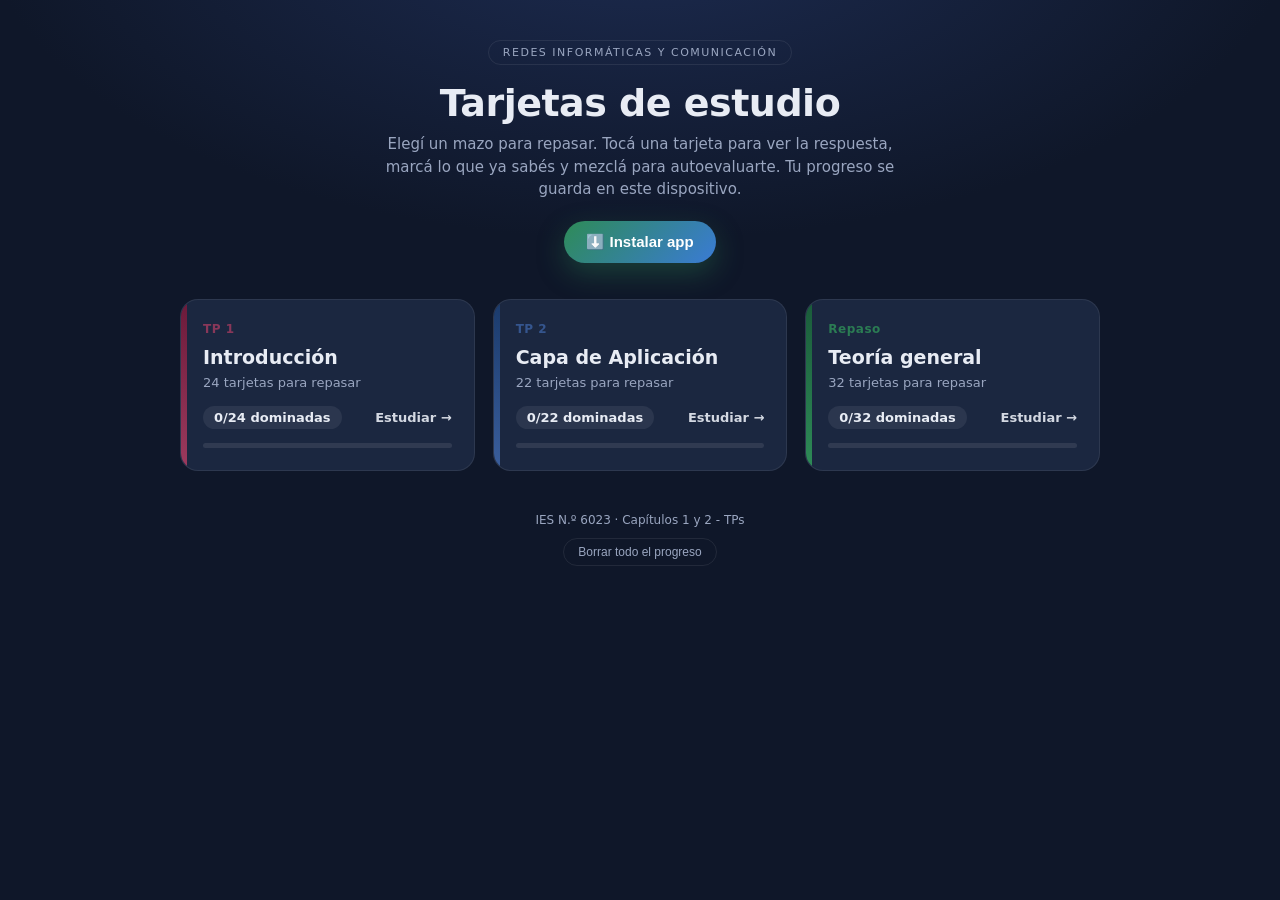
==== index.html @ a8be5f8d "Boton Instalar siempre visible + instrucciones para Brave" ====
<!DOCTYPE html>
<html lang="es">
<head>
<meta charset="UTF-8">
<meta name="viewport" content="width=device-width, initial-scale=1, viewport-fit=cover">
<meta name="theme-color" content="#0f1729">
<link rel="manifest" href="manifest.webmanifest">
<link rel="icon" href="icon-192.png">
<link rel="apple-touch-icon" href="icon-180.png">
<meta name="apple-mobile-web-app-capable" content="yes">
<meta name="apple-mobile-web-app-status-bar-style" content="black-translucent">
<meta name="apple-mobile-web-app-title" content="Redes">
<title>Estudio de Redes · Tarjetas interactivas</title>
<style>
  :root {
    --bg: #0f1729;
    --bg2: #16213e;
    --card: #1b2740;
    --text: #e8ecf4;
    --muted: #9aa6c0;
    --ring: rgba(255,255,255,.08);
  }
  * { box-sizing: border-box; }
  html, body { margin: 0; }
  body {
    font-family: "Segoe UI", system-ui, Arial, sans-serif;
    background: radial-gradient(1200px 600px at 50% -10%, #1d2c52 0%, var(--bg) 55%);
    color: var(--text); min-height: 100vh;
    padding: 40px 20px calc(40px + env(safe-area-inset-bottom));
  }
  .wrap { max-width: 920px; margin: 0 auto; }
  header { text-align: center; margin-bottom: 36px; }
  .badge {
    display: inline-block; font-size: 11px; letter-spacing: 1.5px; text-transform: uppercase;
    color: var(--muted); border: 1px solid var(--ring); border-radius: 100px;
    padding: 5px 14px; margin-bottom: 16px;
  }
  h1 { font-size: clamp(26px, 5vw, 38px); margin: 0 0 8px; font-weight: 800; letter-spacing: -.5px; }
  .lead { color: var(--muted); font-size: 15px; max-width: 540px; margin: 0 auto; line-height: 1.5; }
  .decks { display: grid; grid-template-columns: repeat(auto-fit, minmax(250px, 1fr)); gap: 18px; margin-top: 34px; }
  .deck {
    display: block; text-decoration: none; color: inherit; position: relative; overflow: hidden;
    background: var(--card); border: 1px solid var(--ring); border-radius: 18px; padding: 22px;
    transition: transform .18s ease, box-shadow .18s ease, border-color .18s ease;
  }
  .deck:hover { transform: translateY(-4px); box-shadow: 0 18px 40px rgba(0,0,0,.4); border-color: rgba(255,255,255,.18); }
  .deck .bar { position: absolute; inset: 0 auto 0 0; width: 6px; }
  .deck .n { font-size: 12px; font-weight: 700; letter-spacing: .5px; opacity: .85; }
  .deck h2 { font-size: 19px; margin: 10px 0 6px; line-height: 1.25; }
  .deck p { color: var(--muted); font-size: 13px; margin: 0 0 16px; }
  .deck .meta { display: flex; align-items: center; justify-content: space-between; font-size: 13px; }
  .pill { background: rgba(255,255,255,.07); border-radius: 100px; padding: 4px 11px; font-weight: 600; }
  .go { font-weight: 700; opacity: .9; }
  .progress-mini { height: 5px; border-radius: 4px; background: rgba(255,255,255,.09); margin-top: 14px; overflow: hidden; }
  .progress-mini > span { display: block; height: 100%; width: 0; border-radius: 4px; transition: width .4s ease; }
  footer { text-align: center; color: var(--muted); font-size: 12px; margin-top: 40px; line-height: 1.6; }
  footer a { color: var(--muted); }
  .reset { background: none; border: 1px solid var(--ring); color: var(--muted); border-radius: 100px;
    padding: 6px 14px; font-size: 12px; cursor: pointer; margin-top: 8px; }
  .reset:hover { color: var(--text); border-color: rgba(255,255,255,.25); }
  .install { display: inline-flex; align-items: center; gap: 8px; margin-top: 20px;
    background: linear-gradient(135deg, #2e8b57, #3a7bd5); color: #fff; border: none;
    border-radius: 100px; padding: 12px 22px; font-size: 15px; font-weight: 700; cursor: pointer;
    box-shadow: 0 10px 28px rgba(46,139,87,.35); transition: transform .15s ease, filter .15s ease; }
  .install:hover { filter: brightness(1.08); transform: translateY(-2px); }
  .install:active { transform: scale(.97); }
  /* ===== Diálogo propio (reemplaza confirm del navegador) ===== */
  .modal-overlay { position: fixed; inset: 0; background: rgba(6,10,20,.66); backdrop-filter: blur(3px);
    display: flex; align-items: center; justify-content: center; padding: 22px; z-index: 50;
    opacity: 0; pointer-events: none; transition: opacity .18s ease; }
  .modal-overlay.show { opacity: 1; pointer-events: auto; }
  .modal { width: 100%; max-width: 380px; background: linear-gradient(160deg, #1d2a48, #15203a);
    border: 1px solid var(--ring); border-radius: 18px; padding: 24px 22px 20px; text-align: center;
    box-shadow: 0 30px 70px rgba(0,0,0,.55); transform: translateY(10px) scale(.97); transition: transform .2s ease; }
  .modal-overlay.show .modal { transform: translateY(0) scale(1); }
  .modal .m-icon { font-size: 34px; margin-bottom: 8px; }
  .modal .m-msg { font-size: 15px; line-height: 1.5; color: var(--text); margin-bottom: 20px; }
  .modal .m-actions { display: flex; gap: 10px; }
  .modal .m-btn { flex: 1; border: none; border-radius: 12px; padding: 12px; font-size: 14px; font-weight: 700; cursor: pointer; }
  .modal .m-cancel { background: rgba(255,255,255,.08); color: var(--text); border: 1px solid var(--ring); }
  .modal .m-cancel:hover { background: rgba(255,255,255,.15); }
  .modal .m-danger { background: linear-gradient(135deg, #c0392b, #e05a48); color: #fff; }
  .modal .m-ok { background: linear-gradient(135deg, #1e7a48, #2fae6a); color: #fff; }
  .modal .m-danger:hover, .modal .m-ok:hover { filter: brightness(1.08); }
  .modal .m-msg ol { text-align: left; margin: 6px 0 0; padding-left: 20px; }
  .modal .m-msg li { margin-bottom: 6px; }
</style>
</head>
<body>
<div class="wrap">
  <header>
    <span class="badge">Redes Informáticas y Comunicación</span>
    <h1>Tarjetas de estudio</h1>
    <p class="lead">Elegí un mazo para repasar. Tocá una tarjeta para ver la respuesta, marcá lo que ya sabés y mezclá para autoevaluarte. Tu progreso se guarda en este dispositivo.</p>
    <button class="install hide" id="installBtn">⬇️ Instalar app</button>
  </header>

  <div class="decks" id="decks"></div>

  <footer>
    IES N.º 6023 · Capítulos 1 y 2 - TPs <br>
    <button class="reset" id="reset">Borrar todo el progreso</button>
  </footer>
</div>

  <!-- Diálogo propio -->
  <div class="modal-overlay" id="modal">
    <div class="modal">
      <div class="m-icon">🗑️</div>
      <div class="m-msg" id="modalMsg"></div>
      <div class="m-actions" id="modalActions"></div>
    </div>
  </div>

<script src="data.js"></script>
<script>
  /* ---- Diálogo propio: reemplaza confirm() del navegador ---- */
  const _modal = document.getElementById("modal");
  const _mMsg = document.getElementById("modalMsg");
  const _mActions = document.getElementById("modalActions");
  function uiConfirm(msg, { ok = "Sí, borrar", cancel = "Cancelar" } = {}){
    return new Promise(resolve => {
      _mMsg.innerHTML = msg; _mActions.innerHTML = "";
      const c = document.createElement("button"); c.className = "m-btn m-cancel"; c.textContent = cancel;
      const o = document.createElement("button"); o.className = "m-btn m-danger"; o.textContent = ok;
      c.onclick = () => { _modal.classList.remove("show"); resolve(false); };
      o.onclick = () => { _modal.classList.remove("show"); resolve(true); };
      _mActions.append(c, o); _modal.classList.add("show"); o.focus();
    });
  }
  function uiInfo(msg, icon = "📲"){
    document.querySelector("#modal .m-icon").textContent = icon;
    _mMsg.innerHTML = msg; _mActions.innerHTML = "";
    const o = document.createElement("button"); o.className = "m-btn m-ok"; o.textContent = "Entendido";
    o.onclick = () => _modal.classList.remove("show");
    _mActions.append(o); _modal.classList.add("show"); o.focus();
  }
  _modal.addEventListener("click", e => { if (e.target === _modal) _modal.classList.remove("show"); });

  /* ---- Botón "Instalar app" (PWA) ---- */
  const installBtn = document.getElementById("installBtn");
  const isStandalone = window.matchMedia("(display-mode: standalone)").matches || navigator.standalone === true;
  const isIOS = /iphone|ipad|ipod/i.test(navigator.userAgent);
  let deferredPrompt = null;

  // El botón se muestra siempre que no esté ya instalada (no dependemos del evento,
  // porque navegadores como Brave no siempre lo disparan).
  if (!isStandalone) installBtn.classList.remove("hide");

  window.addEventListener("beforeinstallprompt", (e) => {
    e.preventDefault();
    deferredPrompt = e;            // si llega, podremos abrir el instalador nativo
    if (!isStandalone) installBtn.classList.remove("hide");
  });
  window.addEventListener("appinstalled", () => { installBtn.classList.add("hide"); deferredPrompt = null; });

  const isBrave = !!(navigator.brave && navigator.brave.isBrave);

  installBtn.addEventListener("click", async () => {
    // 1) Si el navegador permite el instalador automático (Chrome/Edge), lo abrimos.
    if (deferredPrompt) {
      deferredPrompt.prompt();
      const { outcome } = await deferredPrompt.userChoice;
      deferredPrompt = null;
      if (outcome === "accepted") installBtn.classList.add("hide");
      return;
    }
    // 2) Si no (Brave, iPhone, Firefox…), mostramos los pasos manuales.
    if (isIOS) {
      uiInfo("En iPhone (Safari):<ol><li>Tocá <b>Compartir</b> (el cuadradito con la flecha ↑, abajo).</li><li>Bajá y tocá <b>«Agregar a inicio»</b>.</li></ol>");
    } else if (isBrave) {
      uiInfo("En <b>Brave</b>:<ol><li><b>Celular:</b> menú <b>⋮</b> (abajo o arriba) → <b>«Agregar a la pantalla de inicio»</b>.</li><li><b>Compu:</b> menú <b>☰/⋮</b> → <b>«Instalar Tarjetas de Redes…»</b> (o el ícono ⊕ en la barra de direcciones).</li></ol>", "🦁");
    } else {
      uiInfo("Para instalarla:<ol><li>Fijate el ícono de instalar <b>⊕</b> en la barra de direcciones (al lado de la URL).</li><li>O abrí el menú <b>⋮</b> → <b>«Instalar app»</b> / <b>«Agregar a la pantalla principal»</b>.</li></ol>", "💡");
    }
  });

  const cont = document.getElementById("decks");

  function loadProgress(id) {
    try { return JSON.parse(localStorage.getItem("redes-progress-" + id)) || {}; }
    catch { return {}; }
  }

  Object.values(DECKS).forEach(deck => {
    const total = deck.cards.length;
    const prog = loadProgress(deck.id);
    const known = Object.values(prog).filter(v => v === "known").length;
    const pct = total ? Math.round(known / total * 100) : 0;

    const a = document.createElement("a");
    a.className = "deck";
    a.href = "study.html?deck=" + deck.id;
    a.innerHTML = `
      <span class="bar" style="background:linear-gradient(${deck.color},${deck.color2})"></span>
      <div class="n" style="color:${deck.color2}">${deck.short.split("·")[0].trim()}</div>
      <h2>${deck.short.split("·").slice(1).join("·").trim() || deck.short}</h2>
      <p>${total} tarjetas para repasar</p>
      <div class="meta">
        <span class="pill">${known}/${total} dominadas</span>
        <span class="go">Estudiar →</span>
      </div>
      <div class="progress-mini"><span style="width:${pct}%;background:linear-gradient(90deg,${deck.color},${deck.color2})"></span></div>
    `;
    cont.appendChild(a);
  });

  // Service worker (PWA / offline)
  if ("serviceWorker" in navigator) {
    window.addEventListener("load", () => navigator.serviceWorker.register("sw.js").catch(() => {}));
  }

  document.getElementById("reset").addEventListener("click", async () => {
    if (await uiConfirm("¿Querés borrar el progreso de <b>todos</b> los mazos? Esta acción no se puede deshacer.", { ok: "Sí, borrar todo" })) {
      Object.keys(DECKS).forEach(id => localStorage.removeItem("redes-progress-" + id));
      location.reload();
    }
  });
</script>
</body>
</html>
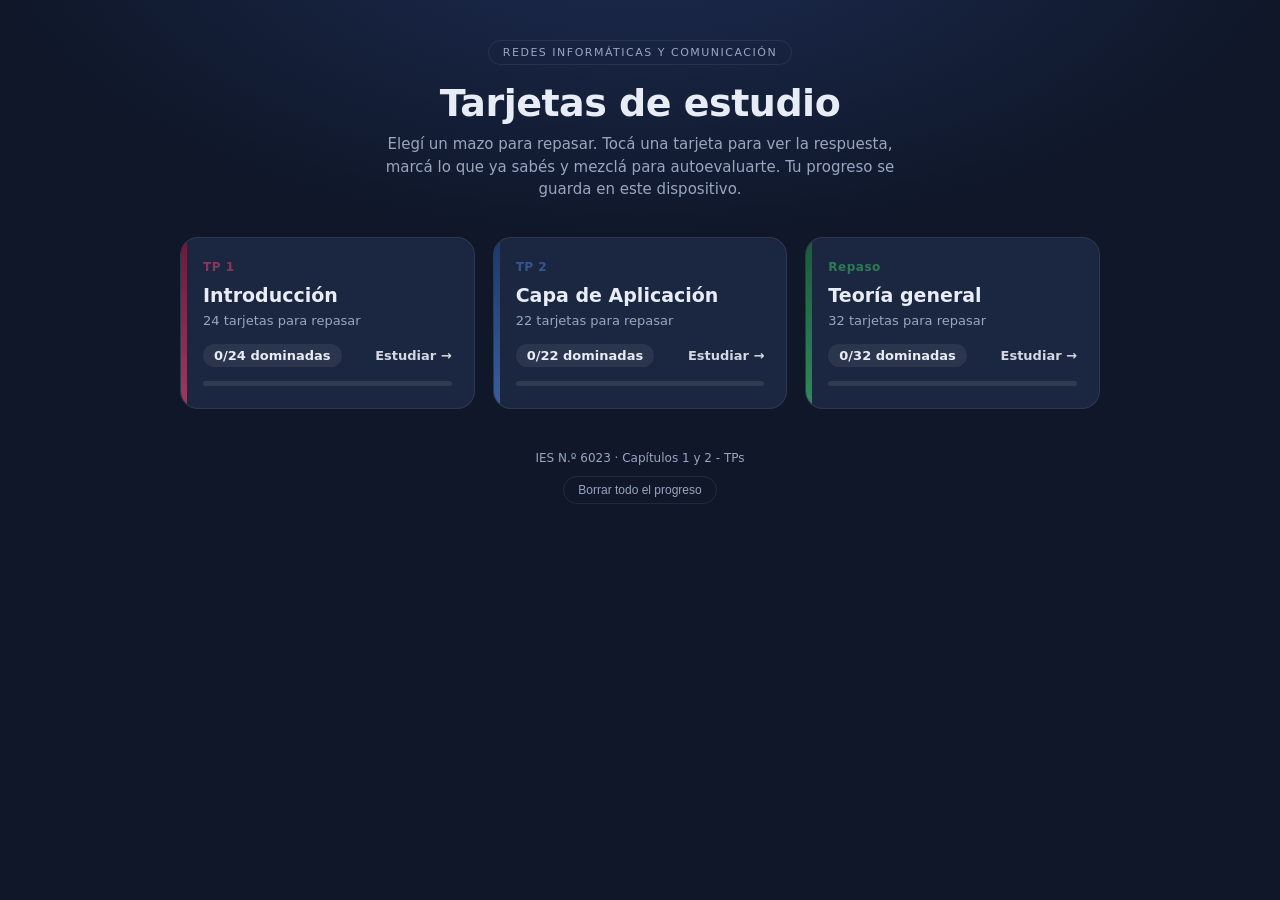
==== commit 17886f11: "Quita boton instalar, refuerza offline y arregla textos/insignias en tarjetas" ====
--- a/index.html
+++ b/index.html
@@ -58,12 +58,6 @@
   .reset { background: none; border: 1px solid var(--ring); color: var(--muted); border-radius: 100px;
     padding: 6px 14px; font-size: 12px; cursor: pointer; margin-top: 8px; }
   .reset:hover { color: var(--text); border-color: rgba(255,255,255,.25); }
-  .install { display: inline-flex; align-items: center; gap: 8px; margin-top: 20px;
-    background: linear-gradient(135deg, #2e8b57, #3a7bd5); color: #fff; border: none;
-    border-radius: 100px; padding: 12px 22px; font-size: 15px; font-weight: 700; cursor: pointer;
-    box-shadow: 0 10px 28px rgba(46,139,87,.35); transition: transform .15s ease, filter .15s ease; }
-  .install:hover { filter: brightness(1.08); transform: translateY(-2px); }
-  .install:active { transform: scale(.97); }
   /* ===== Diálogo propio (reemplaza confirm del navegador) ===== */
   .modal-overlay { position: fixed; inset: 0; background: rgba(6,10,20,.66); backdrop-filter: blur(3px);
     display: flex; align-items: center; justify-content: center; padding: 22px; z-index: 50;
@@ -92,7 +86,6 @@
     <span class="badge">Redes Informáticas y Comunicación</span>
     <h1>Tarjetas de estudio</h1>
     <p class="lead">Elegí un mazo para repasar. Tocá una tarjeta para ver la respuesta, marcá lo que ya sabés y mezclá para autoevaluarte. Tu progreso se guarda en este dispositivo.</p>
-    <button class="install hide" id="installBtn">⬇️ Instalar app</button>
   </header>
 
   <div class="decks" id="decks"></div>
@@ -128,52 +121,7 @@
       _mActions.append(c, o); _modal.classList.add("show"); o.focus();
     });
   }
-  function uiInfo(msg, icon = "📲"){
-    document.querySelector("#modal .m-icon").textContent = icon;
-    _mMsg.innerHTML = msg; _mActions.innerHTML = "";
-    const o = document.createElement("button"); o.className = "m-btn m-ok"; o.textContent = "Entendido";
-    o.onclick = () => _modal.classList.remove("show");
-    _mActions.append(o); _modal.classList.add("show"); o.focus();
-  }
   _modal.addEventListener("click", e => { if (e.target === _modal) _modal.classList.remove("show"); });
-
-  /* ---- Botón "Instalar app" (PWA) ---- */
-  const installBtn = document.getElementById("installBtn");
-  const isStandalone = window.matchMedia("(display-mode: standalone)").matches || navigator.standalone === true;
-  const isIOS = /iphone|ipad|ipod/i.test(navigator.userAgent);
-  let deferredPrompt = null;
-
-  // El botón se muestra siempre que no esté ya instalada (no dependemos del evento,
-  // porque navegadores como Brave no siempre lo disparan).
-  if (!isStandalone) installBtn.classList.remove("hide");
-
-  window.addEventListener("beforeinstallprompt", (e) => {
-    e.preventDefault();
-    deferredPrompt = e;            // si llega, podremos abrir el instalador nativo
-    if (!isStandalone) installBtn.classList.remove("hide");
-  });
-  window.addEventListener("appinstalled", () => { installBtn.classList.add("hide"); deferredPrompt = null; });
-
-  const isBrave = !!(navigator.brave && navigator.brave.isBrave);
-
-  installBtn.addEventListener("click", async () => {
-    // 1) Si el navegador permite el instalador automático (Chrome/Edge), lo abrimos.
-    if (deferredPrompt) {
-      deferredPrompt.prompt();
-      const { outcome } = await deferredPrompt.userChoice;
-      deferredPrompt = null;
-      if (outcome === "accepted") installBtn.classList.add("hide");
-      return;
-    }
-    // 2) Si no (Brave, iPhone, Firefox…), mostramos los pasos manuales.
-    if (isIOS) {
-      uiInfo("En iPhone (Safari):<ol><li>Tocá <b>Compartir</b> (el cuadradito con la flecha ↑, abajo).</li><li>Bajá y tocá <b>«Agregar a inicio»</b>.</li></ol>");
-    } else if (isBrave) {
-      uiInfo("En <b>Brave</b>:<ol><li><b>Celular:</b> menú <b>⋮</b> (abajo o arriba) → <b>«Agregar a la pantalla de inicio»</b>.</li><li><b>Compu:</b> menú <b>☰/⋮</b> → <b>«Instalar Tarjetas de Redes…»</b> (o el ícono ⊕ en la barra de direcciones).</li></ol>", "🦁");
-    } else {
-      uiInfo("Para instalarla:<ol><li>Fijate el ícono de instalar <b>⊕</b> en la barra de direcciones (al lado de la URL).</li><li>O abrí el menú <b>⋮</b> → <b>«Instalar app»</b> / <b>«Agregar a la pantalla principal»</b>.</li></ol>", "💡");
-    }
-  });
 
   const cont = document.getElementById("decks");
 
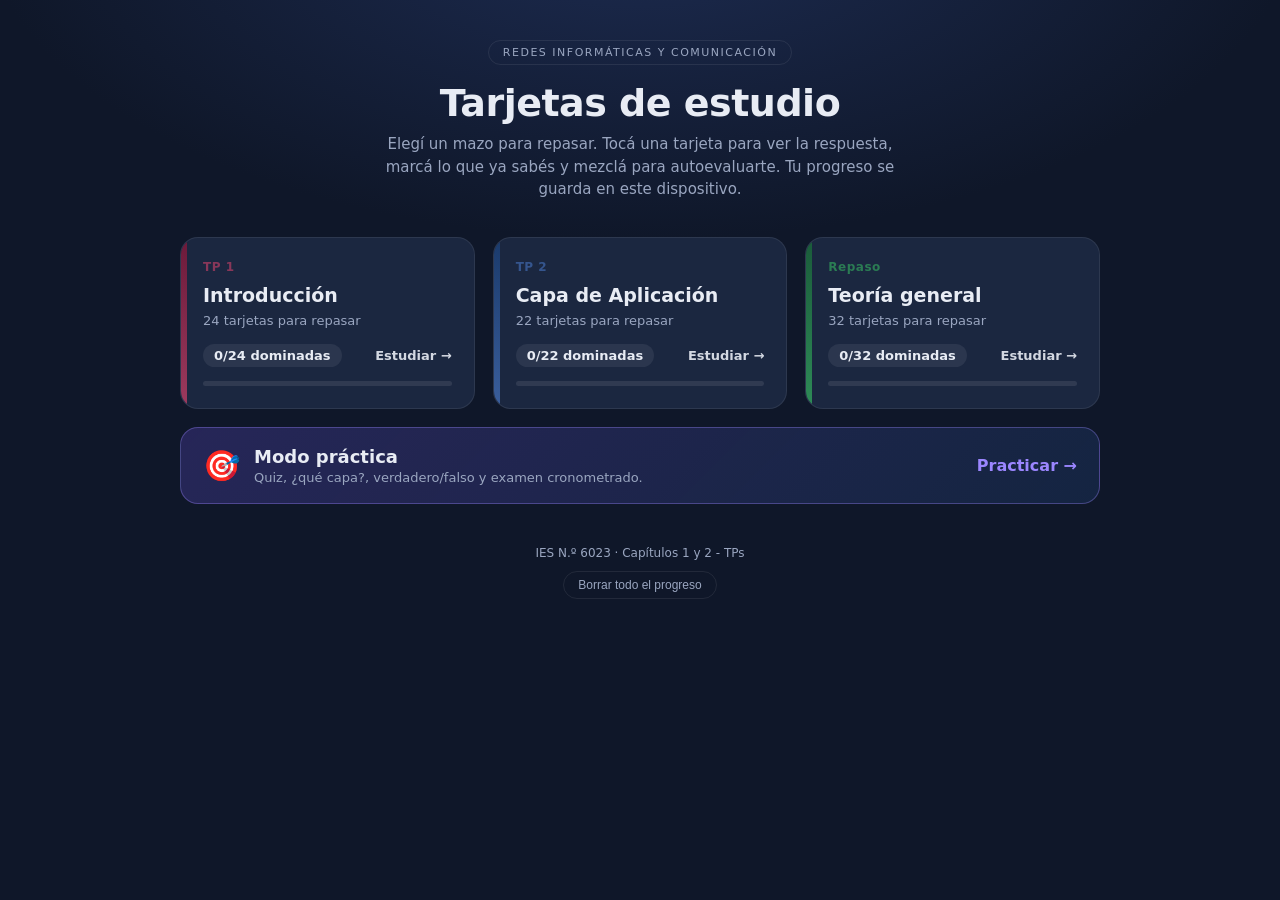
==== commit ad13a7cf: "Agrega modo practica: quiz, que capa, V/F y examen cronometrado" ====
--- a/index.html
+++ b/index.html
@@ -53,6 +53,16 @@
   .go { font-weight: 700; opacity: .9; }
   .progress-mini { height: 5px; border-radius: 4px; background: rgba(255,255,255,.09); margin-top: 14px; overflow: hidden; }
   .progress-mini > span { display: block; height: 100%; width: 0; border-radius: 4px; transition: width .4s ease; }
+  .practice-cta { display: flex; align-items: center; gap: 14px; text-decoration: none; color: inherit;
+    margin-top: 18px; padding: 18px 22px; border-radius: 18px; border: 1px solid rgba(155,134,255,.35);
+    background: linear-gradient(135deg, rgba(124,92,255,.22), rgba(58,123,213,.14));
+    transition: transform .15s ease, box-shadow .15s ease, border-color .15s ease; }
+  .practice-cta:hover { transform: translateY(-3px); box-shadow: 0 16px 36px rgba(0,0,0,.4); border-color: rgba(155,134,255,.6); }
+  .practice-cta .emo { font-size: 30px; }
+  .practice-cta .txt { flex: 1; }
+  .practice-cta h2 { margin: 0 0 3px; font-size: 18px; }
+  .practice-cta p { margin: 0; font-size: 13px; color: var(--muted); }
+  .practice-cta .arrow { font-weight: 700; color: #9b86ff; }
   footer { text-align: center; color: var(--muted); font-size: 12px; margin-top: 40px; line-height: 1.6; }
   footer a { color: var(--muted); }
   .reset { background: none; border: 1px solid var(--ring); color: var(--muted); border-radius: 100px;
@@ -89,6 +99,15 @@
   </header>
 
   <div class="decks" id="decks"></div>
+
+  <a class="practice-cta" href="practica.html">
+    <span class="emo">🎯</span>
+    <span class="txt">
+      <h2>Modo práctica</h2>
+      <p>Quiz, ¿qué capa?, verdadero/falso y examen cronometrado.</p>
+    </span>
+    <span class="arrow">Practicar →</span>
+  </a>
 
   <footer>
     IES N.º 6023 · Capítulos 1 y 2 - TPs <br>
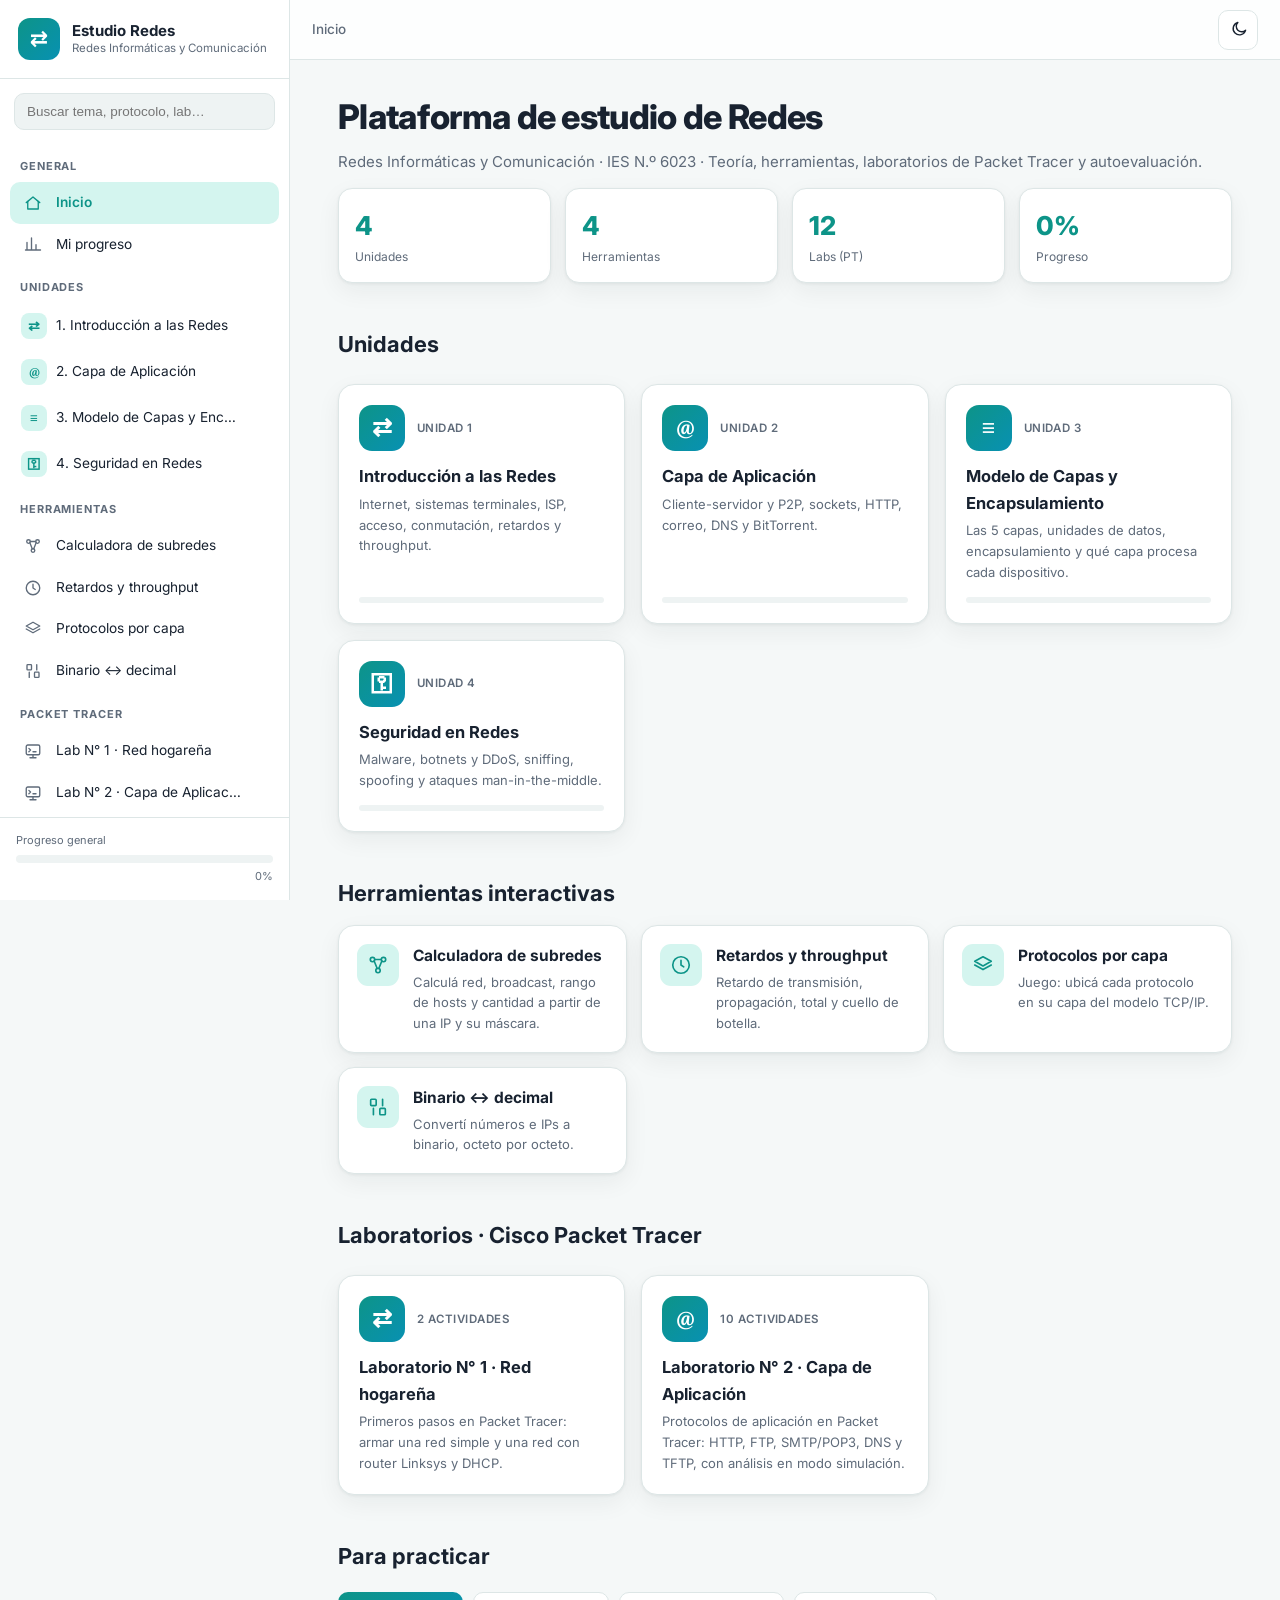
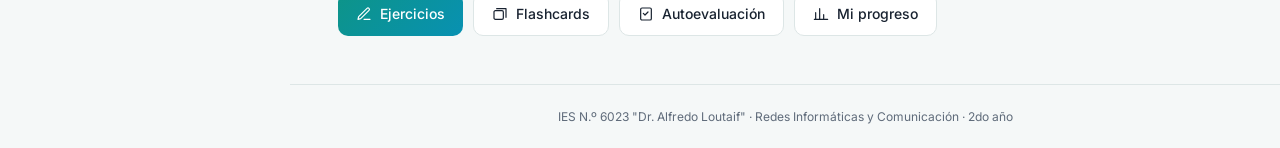
==== commit fe9d8407: "Migra Estudio Redes a plataforma SPA + labs interactivos de Packet Tracer SPA estilo Estudio Matemat" ====
--- a/index.html
+++ b/index.html
@@ -1,188 +1,78 @@
 <!DOCTYPE html>
 <html lang="es">
 <head>
-<meta charset="UTF-8">
-<meta name="viewport" content="width=device-width, initial-scale=1, viewport-fit=cover">
-<meta name="theme-color" content="#0f1729">
-<link rel="manifest" href="manifest.webmanifest">
-<link rel="icon" href="icon-192.png">
-<link rel="apple-touch-icon" href="icon-180.png">
-<meta name="apple-mobile-web-app-capable" content="yes">
-<meta name="apple-mobile-web-app-status-bar-style" content="black-translucent">
-<meta name="apple-mobile-web-app-title" content="Redes">
-<title>Estudio de Redes · Tarjetas interactivas</title>
-<style>
-  :root {
-    --bg: #0f1729;
-    --bg2: #16213e;
-    --card: #1b2740;
-    --text: #e8ecf4;
-    --muted: #9aa6c0;
-    --ring: rgba(255,255,255,.08);
-  }
-  * { box-sizing: border-box; }
-  html, body { margin: 0; }
-  body {
-    font-family: "Segoe UI", system-ui, Arial, sans-serif;
-    background: radial-gradient(1200px 600px at 50% -10%, #1d2c52 0%, var(--bg) 55%);
-    color: var(--text); min-height: 100vh;
-    padding: 40px 20px calc(40px + env(safe-area-inset-bottom));
-  }
-  .wrap { max-width: 920px; margin: 0 auto; }
-  header { text-align: center; margin-bottom: 36px; }
-  .badge {
-    display: inline-block; font-size: 11px; letter-spacing: 1.5px; text-transform: uppercase;
-    color: var(--muted); border: 1px solid var(--ring); border-radius: 100px;
-    padding: 5px 14px; margin-bottom: 16px;
-  }
-  h1 { font-size: clamp(26px, 5vw, 38px); margin: 0 0 8px; font-weight: 800; letter-spacing: -.5px; }
-  .lead { color: var(--muted); font-size: 15px; max-width: 540px; margin: 0 auto; line-height: 1.5; }
-  .decks { display: grid; grid-template-columns: repeat(auto-fit, minmax(250px, 1fr)); gap: 18px; margin-top: 34px; }
-  .deck {
-    display: block; text-decoration: none; color: inherit; position: relative; overflow: hidden;
-    background: var(--card); border: 1px solid var(--ring); border-radius: 18px; padding: 22px;
-    transition: transform .18s ease, box-shadow .18s ease, border-color .18s ease;
-  }
-  .deck:hover { transform: translateY(-4px); box-shadow: 0 18px 40px rgba(0,0,0,.4); border-color: rgba(255,255,255,.18); }
-  .deck .bar { position: absolute; inset: 0 auto 0 0; width: 6px; }
-  .deck .n { font-size: 12px; font-weight: 700; letter-spacing: .5px; opacity: .85; }
-  .deck h2 { font-size: 19px; margin: 10px 0 6px; line-height: 1.25; }
-  .deck p { color: var(--muted); font-size: 13px; margin: 0 0 16px; }
-  .deck .meta { display: flex; align-items: center; justify-content: space-between; font-size: 13px; }
-  .pill { background: rgba(255,255,255,.07); border-radius: 100px; padding: 4px 11px; font-weight: 600; }
-  .go { font-weight: 700; opacity: .9; }
-  .progress-mini { height: 5px; border-radius: 4px; background: rgba(255,255,255,.09); margin-top: 14px; overflow: hidden; }
-  .progress-mini > span { display: block; height: 100%; width: 0; border-radius: 4px; transition: width .4s ease; }
-  .practice-cta { display: flex; align-items: center; gap: 14px; text-decoration: none; color: inherit;
-    margin-top: 18px; padding: 18px 22px; border-radius: 18px; border: 1px solid rgba(155,134,255,.35);
-    background: linear-gradient(135deg, rgba(124,92,255,.22), rgba(58,123,213,.14));
-    transition: transform .15s ease, box-shadow .15s ease, border-color .15s ease; }
-  .practice-cta:hover { transform: translateY(-3px); box-shadow: 0 16px 36px rgba(0,0,0,.4); border-color: rgba(155,134,255,.6); }
-  .practice-cta .emo { font-size: 30px; }
-  .practice-cta .txt { flex: 1; }
-  .practice-cta h2 { margin: 0 0 3px; font-size: 18px; }
-  .practice-cta p { margin: 0; font-size: 13px; color: var(--muted); }
-  .practice-cta .arrow { font-weight: 700; color: #9b86ff; }
-  footer { text-align: center; color: var(--muted); font-size: 12px; margin-top: 40px; line-height: 1.6; }
-  footer a { color: var(--muted); }
-  .reset { background: none; border: 1px solid var(--ring); color: var(--muted); border-radius: 100px;
-    padding: 6px 14px; font-size: 12px; cursor: pointer; margin-top: 8px; }
-  .reset:hover { color: var(--text); border-color: rgba(255,255,255,.25); }
-  /* ===== Diálogo propio (reemplaza confirm del navegador) ===== */
-  .modal-overlay { position: fixed; inset: 0; background: rgba(6,10,20,.66); backdrop-filter: blur(3px);
-    display: flex; align-items: center; justify-content: center; padding: 22px; z-index: 50;
-    opacity: 0; pointer-events: none; transition: opacity .18s ease; }
-  .modal-overlay.show { opacity: 1; pointer-events: auto; }
-  .modal { width: 100%; max-width: 380px; background: linear-gradient(160deg, #1d2a48, #15203a);
-    border: 1px solid var(--ring); border-radius: 18px; padding: 24px 22px 20px; text-align: center;
-    box-shadow: 0 30px 70px rgba(0,0,0,.55); transform: translateY(10px) scale(.97); transition: transform .2s ease; }
-  .modal-overlay.show .modal { transform: translateY(0) scale(1); }
-  .modal .m-icon { font-size: 34px; margin-bottom: 8px; }
-  .modal .m-msg { font-size: 15px; line-height: 1.5; color: var(--text); margin-bottom: 20px; }
-  .modal .m-actions { display: flex; gap: 10px; }
-  .modal .m-btn { flex: 1; border: none; border-radius: 12px; padding: 12px; font-size: 14px; font-weight: 700; cursor: pointer; }
-  .modal .m-cancel { background: rgba(255,255,255,.08); color: var(--text); border: 1px solid var(--ring); }
-  .modal .m-cancel:hover { background: rgba(255,255,255,.15); }
-  .modal .m-danger { background: linear-gradient(135deg, #c0392b, #e05a48); color: #fff; }
-  .modal .m-ok { background: linear-gradient(135deg, #1e7a48, #2fae6a); color: #fff; }
-  .modal .m-danger:hover, .modal .m-ok:hover { filter: brightness(1.08); }
-  .modal .m-msg ol { text-align: left; margin: 6px 0 0; padding-left: 20px; }
-  .modal .m-msg li { margin-bottom: 6px; }
-</style>
+  <meta charset="UTF-8" />
+  <meta name="viewport" content="width=device-width, initial-scale=1.0, viewport-fit=cover" />
+  <meta name="description" content="Plataforma interactiva de estudio de Redes Informáticas y Comunicación: teoría, herramientas, laboratorios de Cisco Packet Tracer, flashcards y autoevaluación." />
+  <meta name="theme-color" content="#0d9488" />
+  <title>Estudio de Redes · Plataforma interactiva</title>
+
+  <link rel="manifest" href="manifest.webmanifest" />
+  <link rel="icon" href="icon-192.png" />
+  <link rel="apple-touch-icon" href="icon-180.png" />
+  <meta name="apple-mobile-web-app-capable" content="yes" />
+  <meta name="apple-mobile-web-app-status-bar-style" content="black-translucent" />
+  <meta name="apple-mobile-web-app-title" content="Redes" />
+
+  <link rel="stylesheet" href="css/styles.css" />
+  <link rel="preconnect" href="https://fonts.googleapis.com" />
+  <link rel="preconnect" href="https://fonts.gstatic.com" crossorigin />
+  <link href="https://fonts.googleapis.com/css2?family=Inter:wght@400;500;600;700;800&family=Lora:ital@0;1&display=swap" rel="stylesheet" />
 </head>
-<body>
-<div class="wrap">
-  <header>
-    <span class="badge">Redes Informáticas y Comunicación</span>
-    <h1>Tarjetas de estudio</h1>
-    <p class="lead">Elegí un mazo para repasar. Tocá una tarjeta para ver la respuesta, marcá lo que ya sabés y mezclá para autoevaluarte. Tu progreso se guarda en este dispositivo.</p>
-  </header>
+<body data-theme="light">
 
-  <div class="decks" id="decks"></div>
+  <!-- ======================= SIDEBAR ======================= -->
+  <aside class="sidebar" id="sidebar">
+    <div class="sidebar__brand">
+      <div class="brand__logo">⇄</div>
+      <div class="brand__text">
+        <strong>Estudio Redes</strong>
+        <span>Redes Informáticas y Comunicación</span>
+      </div>
+      <button class="sidebar__close" id="sidebarClose" aria-label="Cerrar menú">✕</button>
+    </div>
 
-  <a class="practice-cta" href="practica.html">
-    <span class="emo">🎯</span>
-    <span class="txt">
-      <h2>Modo práctica</h2>
-      <p>Quiz, ¿qué capa?, verdadero/falso y examen cronometrado.</p>
-    </span>
-    <span class="arrow">Practicar →</span>
-  </a>
+    <div class="sidebar__search">
+      <input type="search" id="searchInput" placeholder="Buscar tema, protocolo, lab…" autocomplete="off" />
+      <div class="search__results" id="searchResults"></div>
+    </div>
 
-  <footer>
-    IES N.º 6023 · Capítulos 1 y 2 - TPs <br>
-    <button class="reset" id="reset">Borrar todo el progreso</button>
-  </footer>
-</div>
+    <nav class="sidebar__nav" id="mainNav"><!-- generado por JS --></nav>
 
-  <!-- Diálogo propio -->
-  <div class="modal-overlay" id="modal">
-    <div class="modal">
-      <div class="m-icon">🗑️</div>
-      <div class="m-msg" id="modalMsg"></div>
-      <div class="m-actions" id="modalActions"></div>
+    <div class="sidebar__footer">
+      <div class="progress-mini">
+        <div class="progress-mini__label">Progreso general</div>
+        <div class="progress-bar"><span id="globalProgressBar"></span></div>
+        <div class="progress-mini__pct" id="globalProgressPct">0%</div>
+      </div>
     </div>
+  </aside>
+  <div class="sidebar__overlay" id="sidebarOverlay"></div>
+
+  <!-- ======================= MAIN ======================= -->
+  <div class="app">
+    <header class="topbar">
+      <button class="topbar__menu" id="menuToggle" aria-label="Abrir menú">☰</button>
+      <div class="topbar__crumbs" id="breadcrumbs">Inicio</div>
+      <div class="topbar__actions">
+        <button class="icon-btn" id="themeToggle" title="Modo claro / oscuro" aria-label="Cambiar tema">🌙</button>
+      </div>
+    </header>
+
+    <main class="content" id="content"><!-- generado por JS --></main>
+
+    <footer class="footer">
+      <span>IES N.º 6023 "Dr. Alfredo Loutaif" · Redes Informáticas y Comunicación · 2do año</span>
+    </footer>
   </div>
 
-<script src="data.js"></script>
-<script>
-  /* ---- Diálogo propio: reemplaza confirm() del navegador ---- */
-  const _modal = document.getElementById("modal");
-  const _mMsg = document.getElementById("modalMsg");
-  const _mActions = document.getElementById("modalActions");
-  function uiConfirm(msg, { ok = "Sí, borrar", cancel = "Cancelar" } = {}){
-    return new Promise(resolve => {
-      _mMsg.innerHTML = msg; _mActions.innerHTML = "";
-      const c = document.createElement("button"); c.className = "m-btn m-cancel"; c.textContent = cancel;
-      const o = document.createElement("button"); o.className = "m-btn m-danger"; o.textContent = ok;
-      c.onclick = () => { _modal.classList.remove("show"); resolve(false); };
-      o.onclick = () => { _modal.classList.remove("show"); resolve(true); };
-      _mActions.append(c, o); _modal.classList.add("show"); o.focus();
-    });
-  }
-  _modal.addEventListener("click", e => { if (e.target === _modal) _modal.classList.remove("show"); });
-
-  const cont = document.getElementById("decks");
-
-  function loadProgress(id) {
-    try { return JSON.parse(localStorage.getItem("redes-progress-" + id)) || {}; }
-    catch { return {}; }
-  }
-
-  Object.values(DECKS).forEach(deck => {
-    const total = deck.cards.length;
-    const prog = loadProgress(deck.id);
-    const known = Object.values(prog).filter(v => v === "known").length;
-    const pct = total ? Math.round(known / total * 100) : 0;
-
-    const a = document.createElement("a");
-    a.className = "deck";
-    a.href = "study.html?deck=" + deck.id;
-    a.innerHTML = `
-      <span class="bar" style="background:linear-gradient(${deck.color},${deck.color2})"></span>
-      <div class="n" style="color:${deck.color2}">${deck.short.split("·")[0].trim()}</div>
-      <h2>${deck.short.split("·").slice(1).join("·").trim() || deck.short}</h2>
-      <p>${total} tarjetas para repasar</p>
-      <div class="meta">
-        <span class="pill">${known}/${total} dominadas</span>
-        <span class="go">Estudiar →</span>
-      </div>
-      <div class="progress-mini"><span style="width:${pct}%;background:linear-gradient(90deg,${deck.color},${deck.color2})"></span></div>
-    `;
-    cont.appendChild(a);
-  });
-
-  // Service worker (PWA / offline)
-  if ("serviceWorker" in navigator) {
-    window.addEventListener("load", () => navigator.serviceWorker.register("sw.js").catch(() => {}));
-  }
-
-  document.getElementById("reset").addEventListener("click", async () => {
-    if (await uiConfirm("¿Querés borrar el progreso de <b>todos</b> los mazos? Esta acción no se puede deshacer.", { ok: "Sí, borrar todo" })) {
-      Object.keys(DECKS).forEach(id => localStorage.removeItem("redes-progress-" + id));
-      location.reload();
-    }
-  });
-</script>
+  <!-- ======================= SCRIPTS ======================= -->
+  <script src="js/data.js"></script>
+  <script src="js/decks.js"></script>
+  <script src="js/practice.js"></script>
+  <script src="js/labs.js"></script>
+  <script src="js/lab-sim.js"></script>
+  <script src="js/tools.js"></script>
+  <script src="js/app.js"></script>
 </body>
 </html>
--- a/css/styles.css
+++ b/css/styles.css
@@ -0,0 +1,631 @@
+/* ============================================================
+   Estudio Redes — Hoja de estilos
+   Plataforma de estudio: Redes Informáticas y Comunicación
+   Arquitectura espejo de "Estudio Matemática" · acento teal
+   ============================================================ */
+:root {
+  --accent: #0d9488;
+  --accent-2: #0891b2;
+  --accent-soft: #d4f5ef;
+  --ok: #16a34a;
+  --ok-soft: #dcfce7;
+  --bad: #dc2626;
+  --bad-soft: #fee2e2;
+  --warn: #d97706;
+  --warn-soft: #fef3c7;
+
+  --bg: #f5f8f8;
+  --surface: #ffffff;
+  --surface-2: #eef3f3;
+  --border: #dde6e6;
+  --text: #182230;
+  --muted: #5f6b7a;
+  --shadow: 0 1px 3px rgba(15, 35, 40, .06), 0 8px 24px rgba(15, 35, 40, .06);
+  --radius: 16px;
+  --sidebar-w: 290px;
+  --header-h: 60px;
+}
+
+[data-theme="dark"] {
+  --accent: #2dd4bf;
+  --accent-2: #22d3ee;
+  --accent-soft: #0c3b38;
+  --ok: #4ade80;
+  --ok-soft: #14321f;
+  --bad: #f87171;
+  --bad-soft: #3a1a1a;
+  --warn: #fbbf24;
+  --warn-soft: #3a2e10;
+
+  --bg: #0c1116;
+  --surface: #131b22;
+  --surface-2: #1a242d;
+  --border: #283642;
+  --text: #e6edf3;
+  --muted: #93a1b0;
+  --shadow: 0 1px 3px rgba(0,0,0,.4), 0 12px 30px rgba(0,0,0,.35);
+}
+
+* { box-sizing: border-box; }
+html { scroll-behavior: smooth; }
+body {
+  margin: 0;
+  font-family: 'Inter', system-ui, -apple-system, Segoe UI, Roboto, sans-serif;
+  background: var(--bg);
+  color: var(--text);
+  -webkit-font-smoothing: antialiased;
+  line-height: 1.6;
+}
+a { color: var(--accent); text-decoration: none; }
+button { font-family: inherit; cursor: pointer; }
+
+/* ===================== ICONOS + BADGES ===================== */
+.ic { width: 18px; height: 18px; flex-shrink: 0; vertical-align: -3px; }
+.ic--title { width: 26px; height: 26px; vertical-align: -4px; color: var(--accent); }
+.btn .ic { width: 16px; height: 16px; vertical-align: -2px; }
+.ubadge {
+  display: inline-grid; place-items: center;
+  width: 30px; height: 30px; border-radius: 9px; flex-shrink: 0;
+  background: var(--accent-soft); color: var(--accent);
+  font-weight: 700; font-size: 16px; line-height: 1;
+  font-family: 'Lora', Georgia, 'Times New Roman', serif;
+}
+.ubadge--lg { width: 46px; height: 46px; border-radius: 13px; font-size: 24px;
+  background: linear-gradient(135deg, var(--accent), var(--accent-2)); color: #fff; }
+
+/* ===================== SIDEBAR ===================== */
+.sidebar {
+  position: fixed;
+  inset: 0 auto 0 0;
+  width: var(--sidebar-w);
+  background: var(--surface);
+  border-right: 1px solid var(--border);
+  display: flex;
+  flex-direction: column;
+  z-index: 50;
+  transition: transform .25s ease;
+}
+.sidebar__brand {
+  display: flex;
+  align-items: center;
+  gap: 12px;
+  padding: 18px 18px;
+  border-bottom: 1px solid var(--border);
+}
+.brand__logo {
+  width: 42px; height: 42px;
+  border-radius: 12px;
+  background: linear-gradient(135deg, var(--accent), var(--accent-2));
+  color: #fff;
+  display: grid; place-items: center;
+  font-size: 22px; font-weight: 800;
+  flex-shrink: 0;
+}
+.brand__text { display: flex; flex-direction: column; line-height: 1.25; }
+.brand__text strong { font-size: 15px; }
+.brand__text span { font-size: 11.5px; color: var(--muted); }
+.sidebar__close { display: none; margin-left: auto; background: none; border: none; color: var(--muted); font-size: 18px; }
+
+.sidebar__search { padding: 14px 14px 6px; position: relative; }
+.sidebar__search input {
+  width: 100%;
+  padding: 10px 12px;
+  border: 1px solid var(--border);
+  border-radius: 10px;
+  background: var(--surface-2);
+  color: var(--text);
+  font-size: 13.5px;
+}
+.sidebar__search input:focus { outline: 2px solid var(--accent); outline-offset: 0; }
+.search__results {
+  position: absolute;
+  left: 14px; right: 14px; top: 52px;
+  background: var(--surface);
+  border: 1px solid var(--border);
+  border-radius: 10px;
+  box-shadow: var(--shadow);
+  z-index: 60;
+  max-height: 320px;
+  overflow-y: auto;
+  display: none;
+}
+.search__results.open { display: block; }
+.search__item { padding: 9px 12px; font-size: 13px; cursor: pointer; border-bottom: 1px solid var(--border); }
+.search__item:last-child { border-bottom: none; }
+.search__item:hover { background: var(--accent-soft); }
+.search__item small { display: block; color: var(--muted); font-size: 11px; }
+
+.sidebar__nav { flex: 1; overflow-y: auto; padding: 8px 10px 20px; }
+.nav__group-title {
+  font-size: 11px; text-transform: uppercase; letter-spacing: .08em;
+  color: var(--muted); padding: 14px 10px 6px; font-weight: 700;
+}
+.nav__item {
+  display: flex; align-items: center; gap: 11px;
+  width: 100%;
+  padding: 10px 11px;
+  border: none; background: none;
+  color: var(--text);
+  border-radius: 10px;
+  font-size: 13.7px;
+  text-align: left;
+  position: relative;
+}
+.nav__item:hover { background: var(--surface-2); }
+.nav__item.active { background: var(--accent-soft); color: var(--accent); font-weight: 600; }
+.nav__item .nav__ic { display: grid; place-items: center; width: 24px; color: var(--muted); }
+.nav__item.active .nav__ic { color: var(--accent); }
+.nav__item .nav__ic .ubadge { width: 26px; height: 26px; font-size: 14px; border-radius: 8px; }
+.nav__label { flex: 1; overflow: hidden; text-overflow: ellipsis; white-space: nowrap; }
+.nav__item .nav__check {
+  margin-left: auto; color: var(--ok);
+  opacity: 0; transition: opacity .2s;
+}
+.nav__item .nav__check .ic { width: 15px; height: 15px; }
+.nav__item.completed .nav__check { opacity: 1; }
+
+.sidebar__footer { padding: 14px 16px; border-top: 1px solid var(--border); }
+.progress-mini__label { font-size: 11px; color: var(--muted); margin-bottom: 6px; }
+.progress-bar { height: 8px; background: var(--surface-2); border-radius: 99px; overflow: hidden; }
+.progress-bar span { display: block; height: 100%; width: 0%; background: linear-gradient(90deg, var(--accent), var(--accent-2)); transition: width .5s ease; }
+.progress-mini__pct { font-size: 11px; color: var(--muted); margin-top: 5px; text-align: right; }
+
+.sidebar__overlay {
+  position: fixed; inset: 0; background: rgba(0,0,0,.45);
+  z-index: 40; opacity: 0; pointer-events: none; transition: opacity .25s;
+}
+.sidebar__overlay.show { opacity: 1; pointer-events: auto; }
+
+/* ===================== APP / CONTENT ===================== */
+.app { margin-left: var(--sidebar-w); min-height: 100vh; display: flex; flex-direction: column; }
+.topbar {
+  position: sticky; top: 0; z-index: 30;
+  height: var(--header-h);
+  display: flex; align-items: center; gap: 14px;
+  padding: 0 22px;
+  background: color-mix(in srgb, var(--surface) 80%, transparent);
+  backdrop-filter: blur(10px);
+  border-bottom: 1px solid var(--border);
+}
+.topbar__menu { display: none; background: none; border: none; font-size: 22px; color: var(--text); }
+.topbar__crumbs { font-size: 13.5px; color: var(--muted); font-weight: 500; }
+.topbar__actions { margin-left: auto; display: flex; gap: 8px; }
+.icon-btn {
+  width: 40px; height: 40px; border-radius: 10px;
+  border: 1px solid var(--border); background: var(--surface);
+  display: grid; place-items: center; color: var(--text);
+}
+.icon-btn .ic { width: 19px; height: 19px; }
+.icon-btn:hover { background: var(--surface-2); color: var(--accent); }
+.topbar__menu .ic, .sidebar__close .ic { width: 22px; height: 22px; }
+
+.content { flex: 1; padding: 30px clamp(18px, 5vw, 48px); max-width: 1000px; width: 100%; margin: 0 auto; }
+.footer { padding: 22px; text-align: center; font-size: 12px; color: var(--muted); border-top: 1px solid var(--border); }
+.footer a { color: var(--accent); }
+
+/* ===================== TIPOGRAFÍA CONTENIDO ===================== */
+.page-title { font-size: clamp(26px, 4vw, 34px); font-weight: 800; margin: 0 0 6px; letter-spacing: -.02em; }
+.page-sub { color: var(--muted); margin: 0 0 26px; font-size: 15px; }
+.content h2 { font-size: 22px; font-weight: 700; margin: 38px 0 14px; padding-top: 6px; }
+.content h3 { font-size: 17px; font-weight: 700; margin: 26px 0 10px; color: var(--accent); }
+.content p { margin: 0 0 14px; }
+.content ul, .content ol { margin: 0 0 16px; padding-left: 22px; }
+.content li { margin-bottom: 6px; }
+.lead { font-size: 16px; }
+
+/* ===================== CARDS / COMPONENTES ===================== */
+.card {
+  background: var(--surface);
+  border: 1px solid var(--border);
+  border-radius: var(--radius);
+  padding: 22px;
+  box-shadow: var(--shadow);
+  margin-bottom: 20px;
+}
+.callout {
+  border-left: 4px solid var(--accent);
+  background: var(--accent-soft);
+  border-radius: 10px;
+  padding: 14px 18px;
+  margin: 18px 0;
+  font-size: 14.5px;
+}
+.callout.def { border-color: var(--accent); }
+.callout.tip { border-color: var(--ok); background: var(--ok-soft); }
+.callout.warn { border-color: var(--warn); background: var(--warn-soft); }
+.callout strong.callout__tag { display: block; font-size: 11px; text-transform: uppercase; letter-spacing: .06em; margin-bottom: 4px; }
+
+.formula-box, .formula {
+  background: var(--surface-2);
+  border: 1px solid var(--border);
+  border-radius: 12px;
+  padding: 14px 18px;
+  margin: 14px 0;
+  overflow-x: auto;
+  text-align: center;
+  font-family: ui-monospace, 'SFMono-Regular', Menlo, monospace;
+  font-size: 14.5px;
+  white-space: pre-line;
+}
+
+/* Tabla genérica */
+.tbl-wrap { overflow-x: auto; margin: 18px 0; }
+table.tbl { border-collapse: collapse; width: 100%; font-size: 14px; min-width: 360px; }
+table.tbl th, table.tbl td { border: 1px solid var(--border); padding: 9px 12px; text-align: left; vertical-align: top; }
+table.tbl thead th { background: var(--accent-soft); color: var(--accent); font-weight: 700; }
+table.tbl tbody tr:nth-child(even) { background: var(--surface-2); }
+
+/* Tabla de capas (protocolo -> capa) usada en las tarjetas */
+table.layers { border-collapse: collapse; width: 100%; font-size: 14px; margin: 6px 0; }
+table.layers td { border: 1px solid var(--border); padding: 8px 11px; vertical-align: top; }
+table.layers td.cap { background: var(--accent-soft); color: var(--accent); font-weight: 700; white-space: nowrap; width: 1%; }
+
+/* Bloque "capa por capa" usado en las tarjetas de detalle */
+.layer-block {
+  border-left: 4px solid var(--accent);
+  background: var(--surface-2);
+  border-radius: 0 10px 10px 0;
+  padding: 11px 14px; margin: 10px 0; font-size: 13.8px;
+}
+.layer-block .lh { font-weight: 800; color: var(--accent); margin-bottom: 4px; font-size: 14.5px; }
+.tip {
+  margin-top: 12px; padding: 10px 14px; border-radius: 10px;
+  background: var(--ok-soft); border: 1px solid color-mix(in srgb, var(--ok) 35%, transparent);
+  font-size: 13.5px;
+}
+
+/* Grid de tarjetas de inicio */
+.unit-grid { display: grid; grid-template-columns: repeat(auto-fill, minmax(240px, 1fr)); gap: 16px; margin: 22px 0; }
+.unit-card {
+  display: flex; flex-direction: column;
+  background: var(--surface); border: 1px solid var(--border);
+  border-radius: var(--radius); padding: 20px; box-shadow: var(--shadow);
+  text-align: left; color: var(--text); transition: transform .15s, box-shadow .15s, border-color .15s;
+}
+.unit-card:hover { transform: translateY(-3px); box-shadow: 0 10px 30px rgba(15,60,60,.12); border-color: color-mix(in srgb, var(--accent) 40%, var(--border)); }
+.unit-card__head { display: flex; align-items: center; gap: 12px; margin-bottom: 12px; }
+.unit-card__num { font-size: 11.5px; font-weight: 600; letter-spacing: .04em; text-transform: uppercase; color: var(--muted); }
+.unit-card__title { font-size: 16.5px; font-weight: 700; margin-bottom: 4px; }
+.unit-card__desc { font-size: 13px; color: var(--muted); flex: 1; }
+.unit-card__bar { height: 6px; background: var(--surface-2); border-radius: 99px; margin-top: 14px; overflow: hidden; }
+.unit-card__bar span { display: block; height: 100%; background: linear-gradient(90deg, var(--accent), var(--accent-2)); }
+
+.tool-grid { display: grid; grid-template-columns: repeat(auto-fill, minmax(240px, 1fr)); gap: 14px; }
+.tool-card {
+  display: flex; align-items: flex-start; gap: 14px;
+  background: var(--surface); border: 1px solid var(--border);
+  border-radius: var(--radius); padding: 18px; box-shadow: var(--shadow);
+  color: var(--text); transition: transform .15s, box-shadow .15s, border-color .15s;
+}
+.tool-card:hover { transform: translateY(-3px); box-shadow: 0 10px 30px rgba(15,60,60,.12); border-color: color-mix(in srgb, var(--accent) 40%, var(--border)); }
+.tool-card__ic {
+  display: grid; place-items: center; flex-shrink: 0;
+  width: 42px; height: 42px; border-radius: 11px;
+  background: var(--accent-soft); color: var(--accent);
+}
+.tool-card__ic .ic { width: 22px; height: 22px; }
+.tool-card__title { font-size: 15.5px; font-weight: 700; margin-bottom: 3px; }
+
+/* ===================== EJERCICIOS / LABS ===================== */
+.exercise-list { display: flex; flex-direction: column; gap: 14px; margin: 20px 0; }
+.exercise {
+  background: var(--surface); border: 1px solid var(--border);
+  border-radius: var(--radius); padding: 18px 20px; box-shadow: var(--shadow);
+}
+.exercise__head { display: flex; gap: 14px; align-items: flex-start; }
+.exercise__n {
+  display: grid; place-items: center; flex-shrink: 0;
+  width: 28px; height: 28px; border-radius: 8px;
+  background: var(--accent-soft); color: var(--accent); font-weight: 700; font-size: 14px;
+}
+.exercise__q { font-size: 14.8px; line-height: 1.65; }
+.exercise__toggle { margin-top: 14px; font-size: 13.5px; padding: 8px 14px; }
+.exercise__toggle.is-open { background: var(--accent-soft); color: var(--accent); border-color: transparent; }
+.exercise__sol {
+  margin-top: 14px; padding: 16px 18px;
+  background: var(--ok-soft); border: 1px solid color-mix(in srgb, var(--ok) 45%, transparent);
+  border-radius: 12px; font-size: 14.3px; line-height: 1.7;
+  animation: fade .3s ease;
+}
+.exercise__sol[hidden] { display: none; }
+
+/* Actividades de laboratorio (Packet Tracer) */
+.lab-act {
+  background: var(--surface); border: 1px solid var(--border);
+  border-radius: var(--radius); box-shadow: var(--shadow);
+  margin: 16px 0; overflow: hidden;
+}
+.lab-act__head {
+  display: flex; align-items: center; gap: 12px;
+  width: 100%; text-align: left; border: none; background: none; color: var(--text);
+  padding: 16px 18px; font-size: 15.5px; font-weight: 700;
+}
+.lab-act__head:hover { background: var(--surface-2); }
+.lab-act__n {
+  display: grid; place-items: center; flex-shrink: 0;
+  width: 30px; height: 30px; border-radius: 9px;
+  background: linear-gradient(135deg, var(--accent), var(--accent-2)); color: #fff; font-size: 14px;
+}
+.lab-act__chev { margin-left: auto; color: var(--muted); transition: transform .2s; }
+.lab-act.open .lab-act__chev { transform: rotate(90deg); }
+.lab-act__body { padding: 0 18px 18px; font-size: 14.3px; }
+.lab-act__body[hidden] { display: none; }
+.lab-goal {
+  background: var(--accent-soft); border-radius: 10px; padding: 11px 14px; margin: 6px 0 14px;
+  font-size: 13.6px;
+}
+.lab-goal strong { color: var(--accent); }
+.lab-topo {
+  border: 1px dashed var(--border); border-radius: 10px; padding: 11px 14px; margin: 0 0 14px;
+  background: var(--surface-2); font-size: 13.6px;
+}
+.lab-topo strong { display: block; font-size: 11px; text-transform: uppercase; letter-spacing: .05em; color: var(--muted); margin-bottom: 3px; }
+ol.lab-steps { counter-reset: step; list-style: none; padding-left: 0; margin: 6px 0 0; }
+ol.lab-steps > li {
+  position: relative; padding: 7px 0 7px 36px; border-bottom: 1px dashed var(--border); line-height: 1.55;
+}
+ol.lab-steps > li:last-child { border-bottom: none; }
+ol.lab-steps > li::before {
+  counter-increment: step; content: counter(step);
+  position: absolute; left: 0; top: 7px;
+  width: 24px; height: 24px; border-radius: 7px;
+  background: var(--surface-2); border: 1px solid var(--border);
+  color: var(--accent); font-weight: 700; font-size: 12px;
+  display: grid; place-items: center;
+}
+.cmd {
+  font-family: ui-monospace, 'SFMono-Regular', Menlo, monospace;
+  background: var(--surface-2); border: 1px solid var(--border);
+  border-radius: 6px; padding: 1px 6px; font-size: 13px; color: var(--accent);
+  white-space: nowrap;
+}
+.lab-note {
+  margin-top: 14px; padding: 11px 14px; border-radius: 10px;
+  background: var(--warn-soft); border: 1px solid color-mix(in srgb, var(--warn) 35%, transparent);
+  font-size: 13.4px;
+}
+
+/* Botones */
+.btn {
+  display: inline-flex; align-items: center; gap: 8px;
+  padding: 10px 18px; border-radius: 10px; border: 1px solid var(--border);
+  background: var(--surface); color: var(--text); font-size: 14px; font-weight: 500;
+}
+.btn:hover { background: var(--surface-2); }
+.btn--primary { background: linear-gradient(135deg, var(--accent), var(--accent-2)); color: #fff; border: none; }
+.btn--primary:hover { filter: brightness(1.06); }
+.btn--ghost { background: none; }
+.btn-row { display: flex; flex-wrap: wrap; gap: 10px; margin: 18px 0; }
+
+.chip {
+  display: inline-flex; align-items: center; gap: 7px;
+  padding: 5px 12px 5px 6px; border-radius: 99px; font-size: 12px; font-weight: 600;
+  background: var(--accent-soft); color: var(--accent);
+}
+.chip .ubadge { width: 22px; height: 22px; font-size: 13px; border-radius: 7px; }
+.chip .ic { width: 15px; height: 15px; }
+.chip:has(.ic) { padding-left: 12px; }
+
+/* Pager (anterior/siguiente) */
+.pager { display: flex; justify-content: space-between; gap: 12px; margin-top: 40px; }
+.pager a { flex: 1; padding: 14px 16px; border: 1px solid var(--border); border-radius: 12px; background: var(--surface); }
+.pager a small { display: block; color: var(--muted); font-size: 11px; }
+.pager a.next { text-align: right; }
+.pager a:hover { border-color: var(--accent); }
+
+/* ===================== HERRAMIENTAS INTERACTIVAS ===================== */
+.tool {
+  background: var(--surface); border: 1px solid var(--border);
+  border-radius: var(--radius); padding: 22px; box-shadow: var(--shadow); margin: 18px 0;
+}
+.tool label { font-size: 13px; font-weight: 600; color: var(--muted); display: block; margin-bottom: 5px; }
+.input, select.input {
+  width: 100%; padding: 11px 13px; border: 1px solid var(--border);
+  border-radius: 10px; background: var(--surface-2); color: var(--text); font-size: 15px;
+}
+.input:focus { outline: 2px solid var(--accent); }
+.input--mono { font-family: ui-monospace, 'SFMono-Regular', Menlo, monospace; }
+.field { margin-bottom: 14px; }
+.field-row { display: grid; grid-template-columns: 1fr 1fr; gap: 12px; }
+.field-row--3 { grid-template-columns: 1fr 1fr 1fr; }
+.op-keys { display: flex; flex-wrap: wrap; gap: 6px; margin: 10px 0; }
+.op-keys button {
+  padding: 7px 12px; border-radius: 8px; border: 1px solid var(--border);
+  background: var(--surface-2); color: var(--text); font-size: 15px; min-width: 40px;
+}
+.op-keys button:hover { background: var(--accent-soft); color: var(--accent); }
+.result-box {
+  margin-top: 16px; padding: 16px; border-radius: 12px;
+  background: var(--accent-soft); border: 1px dashed var(--accent);
+  font-size: 15px; word-break: break-word;
+}
+.result-box.empty { background: var(--surface-2); border-style: solid; border-color: var(--border); color: var(--muted); }
+.result-grid { display: grid; grid-template-columns: auto 1fr; gap: 6px 16px; font-size: 14.5px; }
+.result-grid .k { color: var(--muted); }
+.result-grid .v { font-family: ui-monospace, monospace; font-weight: 600; word-break: break-all; }
+.error-text { color: var(--bad); font-size: 13px; margin-top: 8px; }
+
+/* Conversor binario: octetos */
+.octets { display: flex; flex-wrap: wrap; gap: 10px; margin-top: 14px; }
+.octet {
+  flex: 1; min-width: 120px; text-align: center;
+  border: 1px solid var(--border); border-radius: 12px; padding: 10px; background: var(--surface-2);
+}
+.octet .bits { font-family: ui-monospace, monospace; font-size: 16px; letter-spacing: 2px; color: var(--accent); }
+.octet .dec { font-size: 13px; color: var(--muted); margin-top: 4px; }
+
+/* Juego protocolo -> capa */
+.layer-game__proto {
+  font-size: 30px; font-weight: 800; text-align: center; margin: 8px 0 4px;
+  font-family: ui-monospace, monospace; color: var(--accent);
+}
+.layer-game__opts { display: grid; grid-template-columns: 1fr 1fr; gap: 10px; margin-top: 14px; }
+.layer-game__opts button {
+  padding: 14px; border-radius: 12px; border: 1.5px solid var(--border);
+  background: var(--surface); color: var(--text); font-size: 14.5px; font-weight: 600;
+}
+.layer-game__opts button:hover:not(:disabled) { border-color: var(--accent); }
+.layer-game__opts button.correct { border-color: var(--ok); background: var(--ok-soft); }
+.layer-game__opts button.wrong { border-color: var(--bad); background: var(--bad-soft); }
+.layer-game__score { text-align: center; font-size: 13px; color: var(--muted); margin-top: 14px; }
+
+/* ===================== QUIZ ===================== */
+.quiz-progress { font-size: 12px; color: var(--muted); margin-bottom: 10px; }
+.quiz-question { font-size: 17px; font-weight: 600; margin: 6px 0 16px; }
+.quiz-options { display: flex; flex-direction: column; gap: 10px; }
+.quiz-opt {
+  text-align: left; padding: 13px 16px; border: 1.5px solid var(--border);
+  border-radius: 12px; background: var(--surface); color: var(--text); font-size: 14.5px;
+  display: flex; align-items: center; gap: 10px; transition: .12s;
+}
+.quiz-opt:hover:not(:disabled) { border-color: var(--accent); }
+.quiz-opt .opt-letter {
+  width: 26px; height: 26px; border-radius: 7px; background: var(--surface-2);
+  display: grid; place-items: center; font-weight: 700; font-size: 13px; flex-shrink: 0;
+}
+.quiz-opt.correct { border-color: var(--ok); background: var(--ok-soft); }
+.quiz-opt.correct .opt-letter { background: var(--ok); color: #fff; }
+.quiz-opt.wrong { border-color: var(--bad); background: var(--bad-soft); }
+.quiz-opt.wrong .opt-letter { background: var(--bad); color: #fff; }
+.quiz-feedback { margin-top: 16px; padding: 14px 16px; border-radius: 12px; font-size: 14px; display: none; }
+.quiz-feedback.show { display: block; }
+.quiz-feedback.ok { background: var(--ok-soft); border: 1px solid var(--ok); }
+.quiz-feedback.no { background: var(--bad-soft); border: 1px solid var(--bad); }
+.quiz-score-ring { font-size: 44px; font-weight: 800; color: var(--accent); }
+
+/* Flashcards */
+.flashcard { perspective: 1200px; height: 280px; margin: 20px 0; cursor: pointer; }
+.flashcard__inner {
+  position: relative; width: 100%; height: 100%;
+  transition: transform .5s; transform-style: preserve-3d;
+}
+.flashcard.flipped .flashcard__inner { transform: rotateY(180deg); }
+.flashcard__face {
+  position: absolute; inset: 0; backface-visibility: hidden;
+  border-radius: var(--radius); border: 1px solid var(--border);
+  display: flex; flex-direction: column; justify-content: center;
+  padding: 24px; box-shadow: var(--shadow); overflow-y: auto;
+}
+.flashcard__face--front { background: var(--surface); align-items: center; text-align: center; }
+.flashcard__face--back { background: var(--accent-soft); transform: rotateY(180deg); }
+.flashcard__hint { position: absolute; bottom: 10px; left: 0; right: 0; text-align: center; font-size: 11px; color: var(--muted); }
+.flashcard__q { font-size: 18px; font-weight: 700; }
+.flashcard__a { font-size: 14.5px; line-height: 1.65; }
+.flashcard__a ul { margin: 6px 0; padding-left: 20px; }
+.flashcard__tag {
+  position: absolute; top: 12px; left: 14px; font-size: 11px; font-weight: 700;
+  color: var(--accent); background: var(--surface); border: 1px solid var(--border);
+  border-radius: 99px; padding: 2px 10px;
+}
+
+/* badges de progreso */
+.stat-row { display: flex; flex-wrap: wrap; gap: 14px; margin: 8px 0 24px; }
+.stat {
+  flex: 1; min-width: 120px; background: var(--surface); border: 1px solid var(--border);
+  border-radius: 14px; padding: 16px; box-shadow: var(--shadow);
+}
+.stat__num { font-size: 26px; font-weight: 800; color: var(--accent); }
+.stat__label { font-size: 12px; color: var(--muted); }
+
+.hidden { display: none !important; }
+.center { text-align: center; }
+.muted { color: var(--muted); }
+.mt-0 { margin-top: 0; }
+
+/* ===================== RESPONSIVE ===================== */
+@media (max-width: 920px) {
+  .sidebar { transform: translateX(-100%); box-shadow: var(--shadow); }
+  .sidebar.open { transform: translateX(0); }
+  .sidebar__close { display: block; }
+  .app { margin-left: 0; }
+  .topbar__menu { display: block; }
+}
+@media (max-width: 540px) {
+  .field-row, .field-row--3 { grid-template-columns: 1fr; }
+  .content { padding: 22px 16px; }
+  .pager { flex-direction: column; }
+  .layer-game__opts { grid-template-columns: 1fr; }
+}
+
+/* ===================== MODO INTERACTIVO (LAB SIM) ===================== */
+.sim-top { display: flex; align-items: center; gap: 12px; margin: 4px 0 16px; }
+.sim-top .progress-bar { flex: 1; }
+.sim-count { font-size: 12.5px; color: var(--muted); white-space: nowrap; }
+.sim-stars { letter-spacing: 2px; font-size: 16px; color: var(--warn); }
+.sim-stars .off { color: var(--border); }
+
+.sim-card {
+  background: var(--surface); border: 1px solid var(--border);
+  border-radius: var(--radius); padding: 22px; box-shadow: var(--shadow); margin-bottom: 18px;
+}
+.sim-kind {
+  display: inline-flex; align-items: center; gap: 7px; font-size: 11px; font-weight: 700;
+  text-transform: uppercase; letter-spacing: .06em; color: var(--accent);
+  background: var(--accent-soft); border-radius: 99px; padding: 4px 11px; margin-bottom: 12px;
+}
+.sim-q { font-size: 17px; font-weight: 600; margin: 0 0 16px; }
+.sim-hint { font-size: 12.5px; color: var(--muted); margin-top: 10px; }
+
+/* Terminal simulada */
+.term {
+  background: #0b1220; border: 1px solid #1e2a3e; border-radius: 12px;
+  padding: 14px 16px; font-family: ui-monospace, 'SFMono-Regular', Menlo, monospace;
+  font-size: 13.5px; color: #cfe3ff; line-height: 1.6;
+}
+.term-log { white-space: pre-wrap; margin-bottom: 6px; }
+.term-log .ok { color: #4ade80; }
+.term-log .err { color: #f87171; }
+.term-log .dim { color: #7d8aa3; }
+.term-row { display: flex; align-items: center; gap: 8px; }
+.term-prompt { color: #2dd4bf; flex-shrink: 0; }
+.term-input {
+  flex: 1; background: none; border: none; outline: none;
+  color: #cfe3ff; font-family: inherit; font-size: 13.5px; caret-color: #2dd4bf;
+}
+
+/* Configurar IP */
+.sim-dev { border: 1px solid var(--border); border-radius: 12px; padding: 14px 16px; margin-bottom: 12px; background: var(--surface-2); }
+.sim-dev__name { font-weight: 700; margin-bottom: 10px; display: flex; align-items: center; gap: 8px; }
+.sim-dev__name .dot { width: 10px; height: 10px; border-radius: 50%; background: var(--accent); }
+
+/* Ordenar pasos */
+.order-seq {
+  display: flex; flex-direction: column; gap: 8px; margin-bottom: 14px;
+  min-height: 48px; border: 1px dashed var(--border); border-radius: 12px; padding: 10px;
+}
+.order-seq:empty::after { content: "Tocá las fichas en el orden correcto…"; color: var(--muted); font-size: 13px; }
+.order-pool { display: flex; flex-wrap: wrap; gap: 8px; }
+.order-chip {
+  text-align: left; padding: 10px 14px; border-radius: 10px; border: 1.5px solid var(--border);
+  background: var(--surface); color: var(--text); font-size: 14px;
+}
+.order-chip:hover:not(:disabled) { border-color: var(--accent); }
+.order-chip.placed { background: var(--accent-soft); border-color: var(--accent); color: var(--accent); }
+.order-seq .order-chip { display: flex; gap: 10px; align-items: center; }
+.order-seq .order-chip .num {
+  width: 22px; height: 22px; border-radius: 6px; background: var(--accent); color: #fff;
+  display: grid; place-items: center; font-size: 12px; font-weight: 700; flex-shrink: 0;
+}
+.order-seq .order-chip.bad { border-color: var(--bad); background: var(--bad-soft); color: var(--bad); }
+
+.play-cta {
+  display: flex; align-items: center; gap: 14px;
+  border: 1px solid color-mix(in srgb, var(--accent) 45%, var(--border));
+  background: linear-gradient(135deg, color-mix(in srgb, var(--accent) 14%, var(--surface)), var(--surface));
+  border-radius: var(--radius); padding: 18px 20px; color: var(--text);
+  margin: 18px 0; transition: transform .15s, box-shadow .15s;
+}
+.play-cta:hover { transform: translateY(-3px); box-shadow: 0 12px 30px rgba(15,60,60,.16); }
+.play-cta__ic { display: grid; place-items: center; width: 46px; height: 46px; border-radius: 13px;
+  background: linear-gradient(135deg, var(--accent), var(--accent-2)); color: #fff; flex-shrink: 0; }
+.play-cta__ic .ic { width: 24px; height: 24px; }
+.play-cta__t { flex: 1; }
+.play-cta__t strong { font-size: 16px; }
+.play-cta__t div { font-size: 13px; color: var(--muted); }
+.play-cta__go { color: var(--accent); font-weight: 700; }
+
+@media (max-width: 540px) { .play-cta__go { display: none; } }
+
+/* Animaciones suaves al entrar */
+.fade-in { animation: fade .35s ease; }
+@keyframes fade { from { opacity: 0; transform: translateY(8px); } to { opacity: 1; transform: none; } }
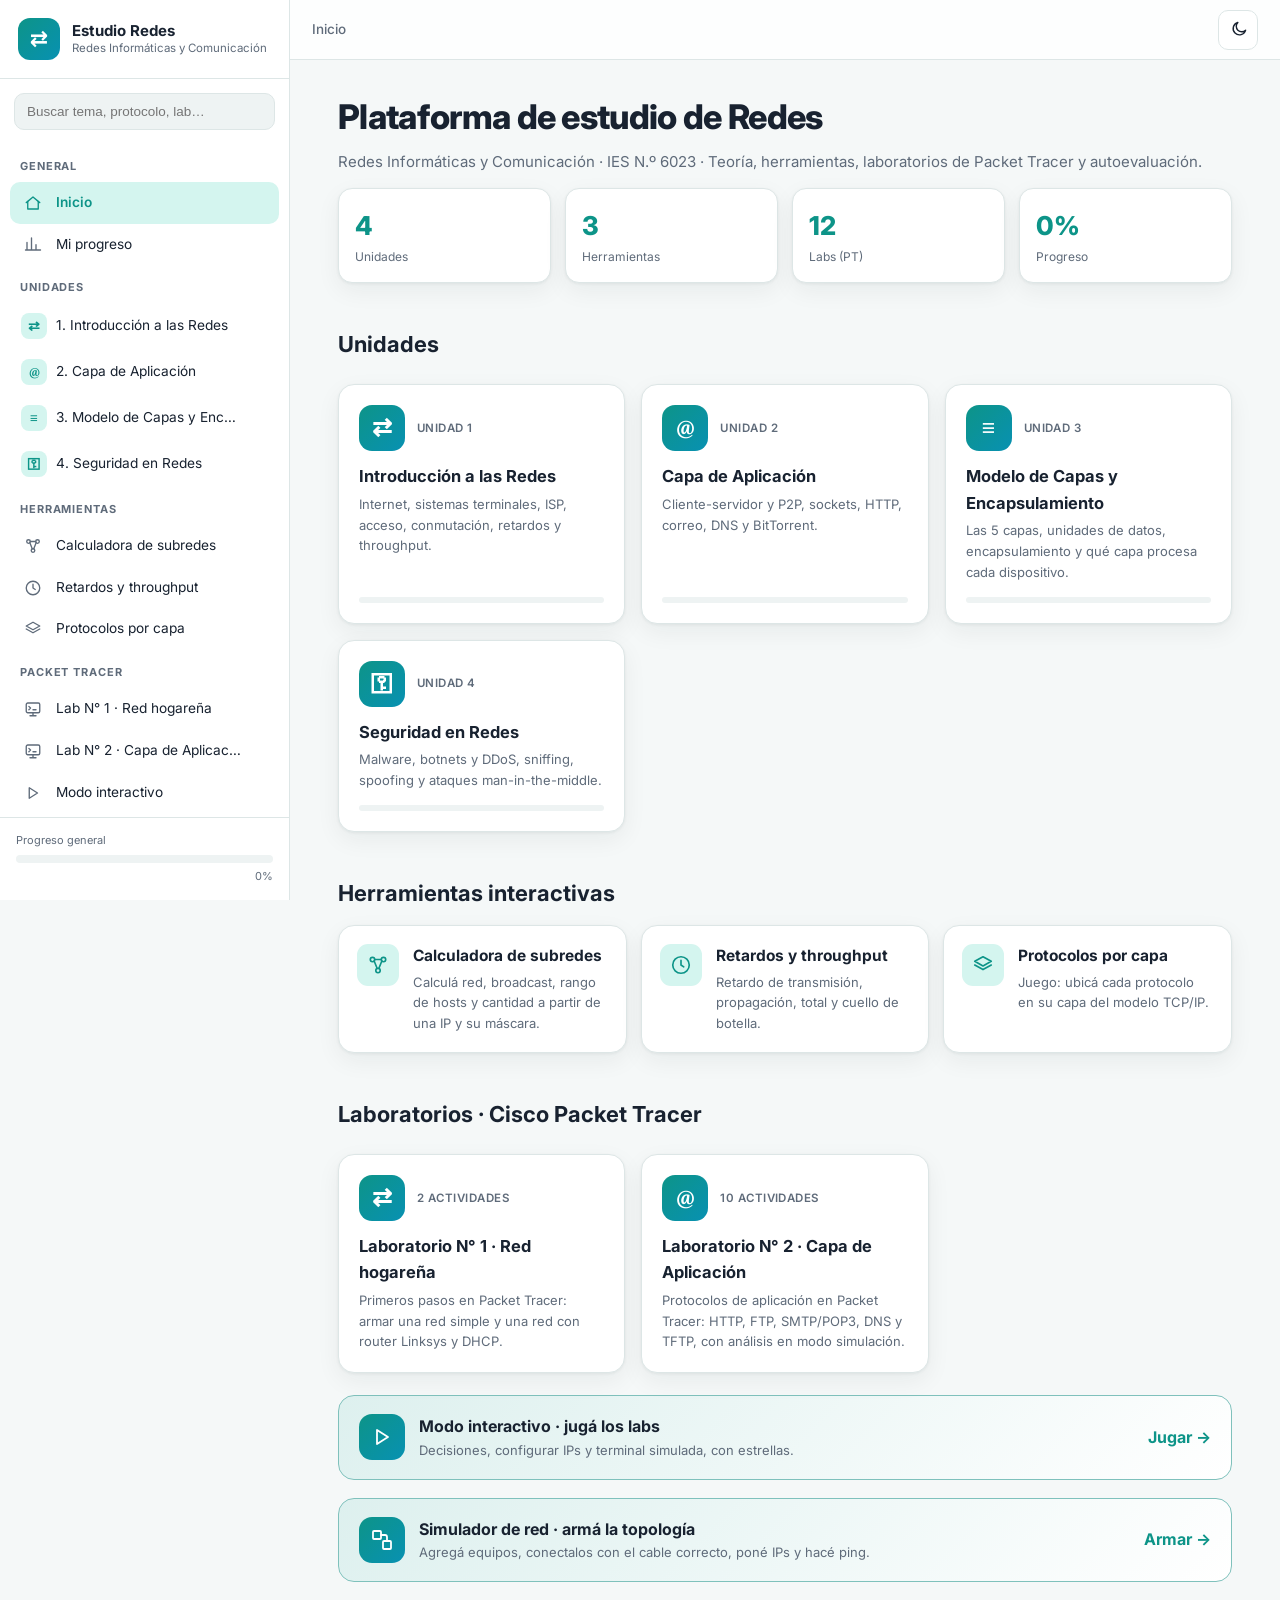
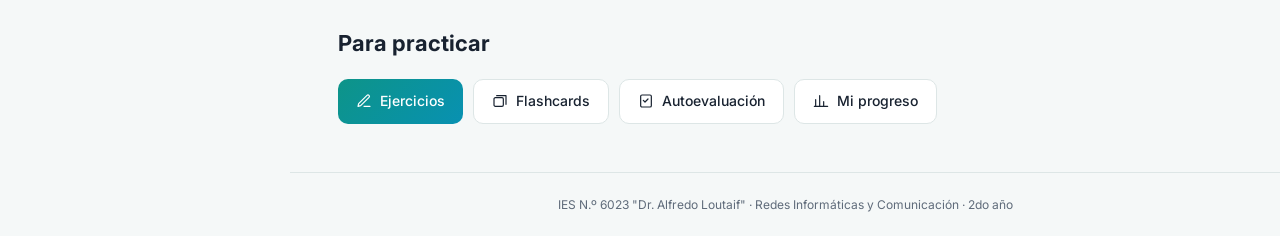
==== commit fe0e2076: "Agrega simulador de topologia de red y quita herramienta de binario Simulador (js/net-sim.js): armas" ====
--- a/index.html
+++ b/index.html
@@ -72,6 +72,7 @@
   <script src="js/practice.js"></script>
   <script src="js/labs.js"></script>
   <script src="js/lab-sim.js"></script>
+  <script src="js/net-sim.js"></script>
   <script src="js/tools.js"></script>
   <script src="js/app.js"></script>
 </body>
--- a/css/styles.css
+++ b/css/styles.css
@@ -626,6 +626,90 @@
 
 @media (max-width: 540px) { .play-cta__go { display: none; } }
 
+/* ===================== SIMULADOR DE TOPOLOGÍA ===================== */
+.net-palette { display: flex; flex-wrap: wrap; gap: 8px; margin: 8px 0 12px; }
+.net-palette button {
+  display: inline-flex; align-items: center; gap: 8px;
+  padding: 9px 14px; border-radius: 10px; border: 1px solid var(--border);
+  background: var(--surface); color: var(--text); font-size: 13.5px; font-weight: 600;
+}
+.net-palette button:hover { border-color: var(--accent); background: var(--surface-2); }
+.net-palette .ic { width: 18px; height: 18px; color: var(--accent); }
+
+.net-bar { display: flex; flex-wrap: wrap; gap: 8px; margin-bottom: 12px; align-items: center; }
+.net-bar .net-mode {
+  display: inline-flex; align-items: center; gap: 7px; padding: 8px 14px; border-radius: 10px;
+  border: 1px solid var(--border); background: var(--surface); color: var(--text); font-size: 13.5px; font-weight: 600;
+}
+.net-bar .net-mode.active { background: var(--accent); color: #fff; border-color: var(--accent); }
+.net-bar .net-tip { font-size: 12.5px; color: var(--muted); }
+
+.netcanvas {
+  position: relative; width: 100%; height: 380px;
+  background:
+    linear-gradient(var(--border) 1px, transparent 1px) 0 0 / 24px 24px,
+    linear-gradient(90deg, var(--border) 1px, transparent 1px) 0 0 / 24px 24px,
+    var(--surface);
+  background-blend-mode: normal;
+  border: 1px solid var(--border); border-radius: var(--radius); overflow: hidden; touch-action: none;
+}
+[data-theme="dark"] .netcanvas { background:
+    linear-gradient(rgba(255,255,255,.04) 1px, transparent 1px) 0 0 / 24px 24px,
+    linear-gradient(90deg, rgba(255,255,255,.04) 1px, transparent 1px) 0 0 / 24px 24px,
+    var(--surface); }
+.netcanvas svg { position: absolute; inset: 0; width: 100%; height: 100%; pointer-events: none; }
+.netcanvas svg line { stroke: var(--accent); stroke-width: 3; }
+.netcanvas svg line.bad { stroke: var(--bad); stroke-dasharray: 6 5; }
+.net-linklabel { font-size: 10px; fill: var(--muted); }
+
+.netnode {
+  position: absolute; transform: translate(-50%, -50%);
+  display: flex; flex-direction: column; align-items: center; gap: 3px;
+  cursor: grab; user-select: none; width: 76px; text-align: center;
+}
+.netnode:active { cursor: grabbing; }
+.netnode__box {
+  width: 50px; height: 50px; border-radius: 12px; display: grid; place-items: center;
+  background: var(--surface); border: 2px solid var(--accent); color: var(--accent);
+  box-shadow: var(--shadow);
+}
+.netnode.sel .netnode__box { outline: 3px solid color-mix(in srgb, var(--accent) 40%, transparent); }
+.netnode.host-bad .netnode__box { border-color: var(--warn); color: var(--warn); }
+.netnode__box .ic { width: 26px; height: 26px; }
+.netnode__name { font-size: 11px; font-weight: 700; }
+.netnode__ip { font-size: 9.5px; color: var(--muted); font-family: ui-monospace, monospace; line-height: 1.1; }
+
+.net-pop {
+  position: absolute; z-index: 5; width: 220px;
+  background: var(--surface); border: 1px solid var(--border); border-radius: 12px;
+  box-shadow: var(--shadow); padding: 12px;
+}
+.net-pop h4 { margin: 0 0 8px; font-size: 13.5px; }
+.net-pop .input { font-size: 13px; padding: 8px 10px; margin-bottom: 8px; }
+.net-pop .net-pop__row { display: flex; gap: 8px; }
+.net-pop .btn { padding: 7px 12px; font-size: 12.5px; }
+
+.cable-ask {
+  position: absolute; inset: 0; background: rgba(0,0,0,.35); display: grid; place-items: center; z-index: 8;
+}
+.cable-ask__box { background: var(--surface); border: 1px solid var(--border); border-radius: 14px; padding: 18px; text-align: center; max-width: 280px; box-shadow: var(--shadow); }
+.cable-ask__box p { margin: 0 0 12px; font-size: 14px; }
+
+.net-ping { display: flex; flex-wrap: wrap; gap: 8px; align-items: center; margin: 14px 0; }
+.net-ping select.input { width: auto; min-width: 120px; padding: 8px 10px; font-size: 13px; }
+.net-ping__out { margin-top: 10px; }
+
+.net-check { list-style: none; padding: 0; margin: 14px 0 0; }
+.net-check li { display: flex; align-items: center; gap: 10px; padding: 8px 0; border-bottom: 1px dashed var(--border); font-size: 14px; }
+.net-check li:last-child { border-bottom: none; }
+.net-check .mk { width: 22px; height: 22px; border-radius: 6px; display: grid; place-items: center; flex-shrink: 0; font-size: 13px; font-weight: 700; }
+.net-check li.ok .mk { background: var(--ok-soft); color: var(--ok); }
+.net-check li.no .mk { background: var(--surface-2); color: var(--muted); }
+.net-mission-done {
+  margin-top: 16px; padding: 16px; border-radius: 12px; text-align: center;
+  background: var(--ok-soft); border: 1px solid var(--ok);
+}
+
 /* Animaciones suaves al entrar */
 .fade-in { animation: fade .35s ease; }
 @keyframes fade { from { opacity: 0; transform: translateY(8px); } to { opacity: 1; transform: none; } }
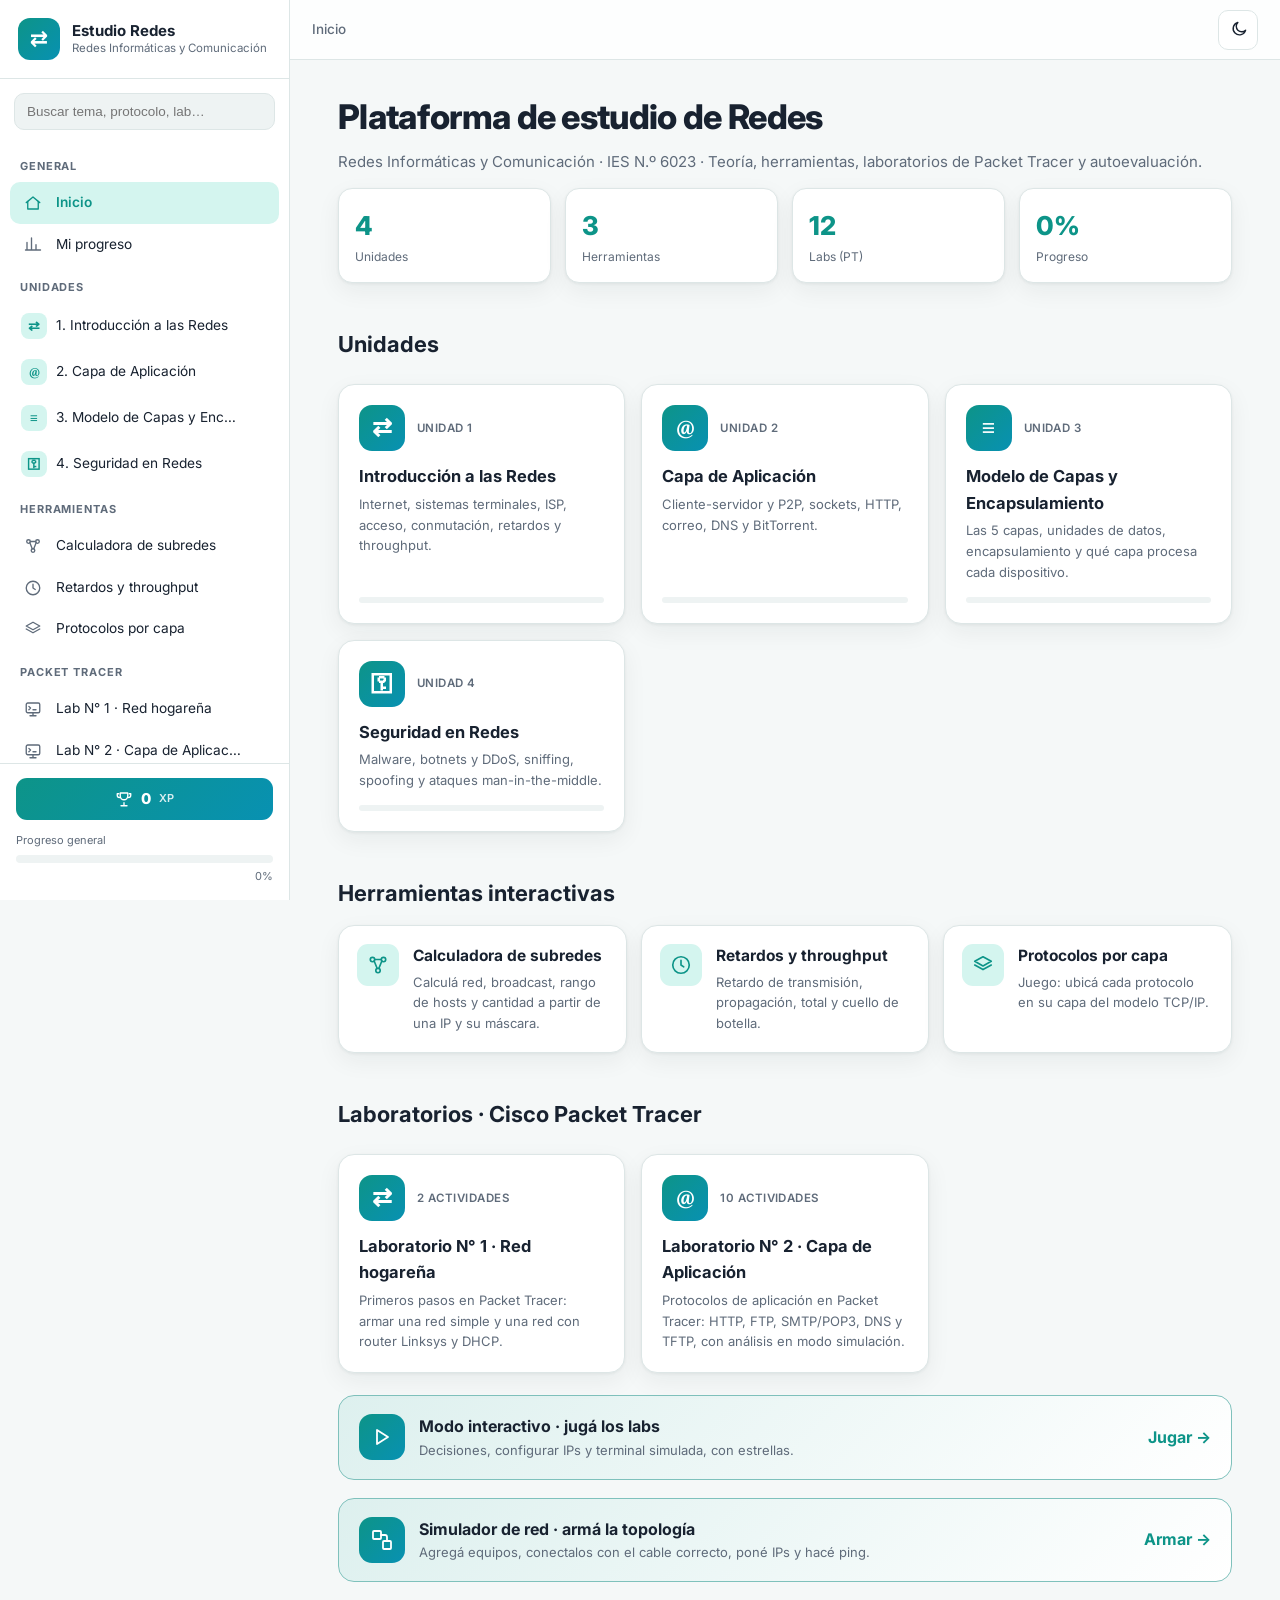
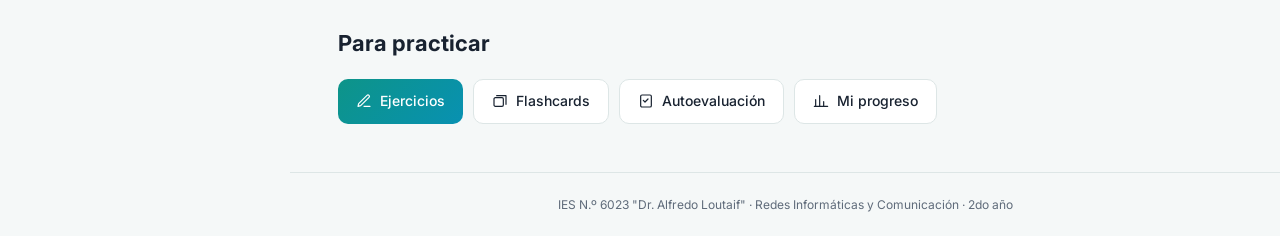
==== commit 5386144c: "Agrega sistema de puntos (XP) unificado en toda la app, listo para Tops XP derivado del progreso (su" ====
--- a/index.html
+++ b/index.html
@@ -40,6 +40,7 @@
     <nav class="sidebar__nav" id="mainNav"><!-- generado por JS --></nav>
 
     <div class="sidebar__footer">
+      <div class="xp-badge" id="xpBadge"></div>
       <div class="progress-mini">
         <div class="progress-mini__label">Progreso general</div>
         <div class="progress-bar"><span id="globalProgressBar"></span></div>
--- a/css/styles.css
+++ b/css/styles.css
@@ -710,6 +710,26 @@
   background: var(--ok-soft); border: 1px solid var(--ok);
 }
 
+/* ===================== PUNTOS / XP ===================== */
+.xp-badge {
+  display: flex; align-items: center; justify-content: center; gap: 8px;
+  margin-bottom: 12px; padding: 9px 12px; border-radius: 11px;
+  background: linear-gradient(135deg, var(--accent), var(--accent-2)); color: #fff;
+  font-weight: 800; font-size: 15px;
+}
+.xp-badge .ic { width: 18px; height: 18px; }
+.xp-badge small { font-weight: 600; opacity: .85; font-size: 11px; }
+
+.xp-total { font-size: 40px; font-weight: 800; color: var(--accent); line-height: 1; }
+.xp-row { display: flex; align-items: center; gap: 12px; margin: 10px 0; font-size: 13.5px; }
+.xp-row .xp-lbl { width: 112px; color: var(--muted); flex-shrink: 0; }
+.xp-row .progress-bar { flex: 1; }
+.xp-row .xp-val { width: 58px; text-align: right; font-weight: 700; color: var(--accent); }
+.xp-soon {
+  margin-top: 16px; padding: 14px 16px; border-radius: 12px; text-align: center;
+  background: var(--accent-soft); border: 1px dashed var(--accent); font-size: 13.5px;
+}
+
 /* Animaciones suaves al entrar */
 .fade-in { animation: fade .35s ease; }
 @keyframes fade { from { opacity: 0; transform: translateY(8px); } to { opacity: 1; transform: none; } }
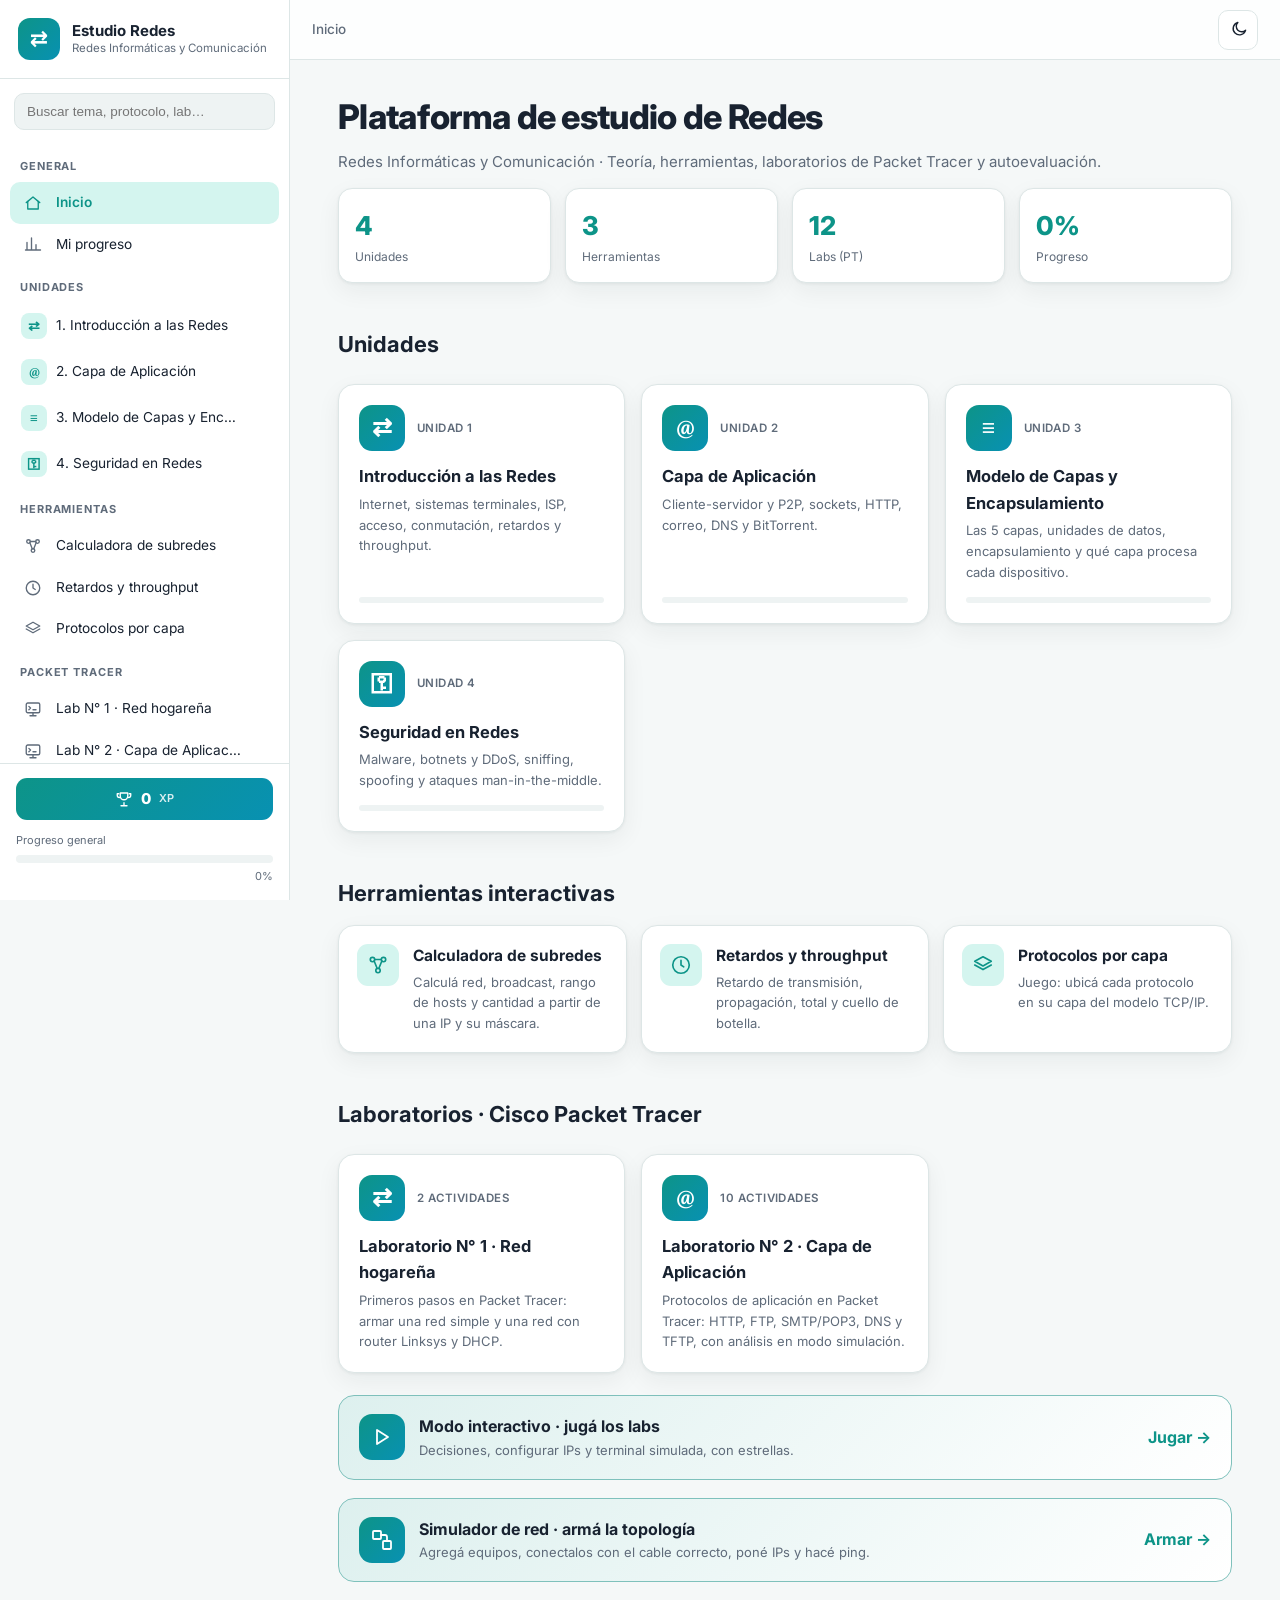
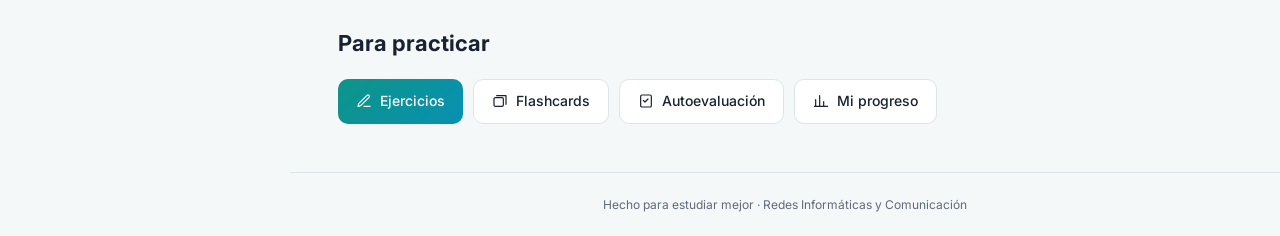
==== commit 1c2fde6e: "Cambia el pie y el subtitulo: saca el nombre del instituto, queda 'Hecho para estudiar'" ====
--- a/index.html
+++ b/index.html
@@ -63,7 +63,7 @@
     <main class="content" id="content"><!-- generado por JS --></main>
 
     <footer class="footer">
-      <span>IES N.º 6023 "Dr. Alfredo Loutaif" · Redes Informáticas y Comunicación · 2do año</span>
+      <span>Hecho para estudiar mejor · Redes Informáticas y Comunicación</span>
     </footer>
   </div>
 
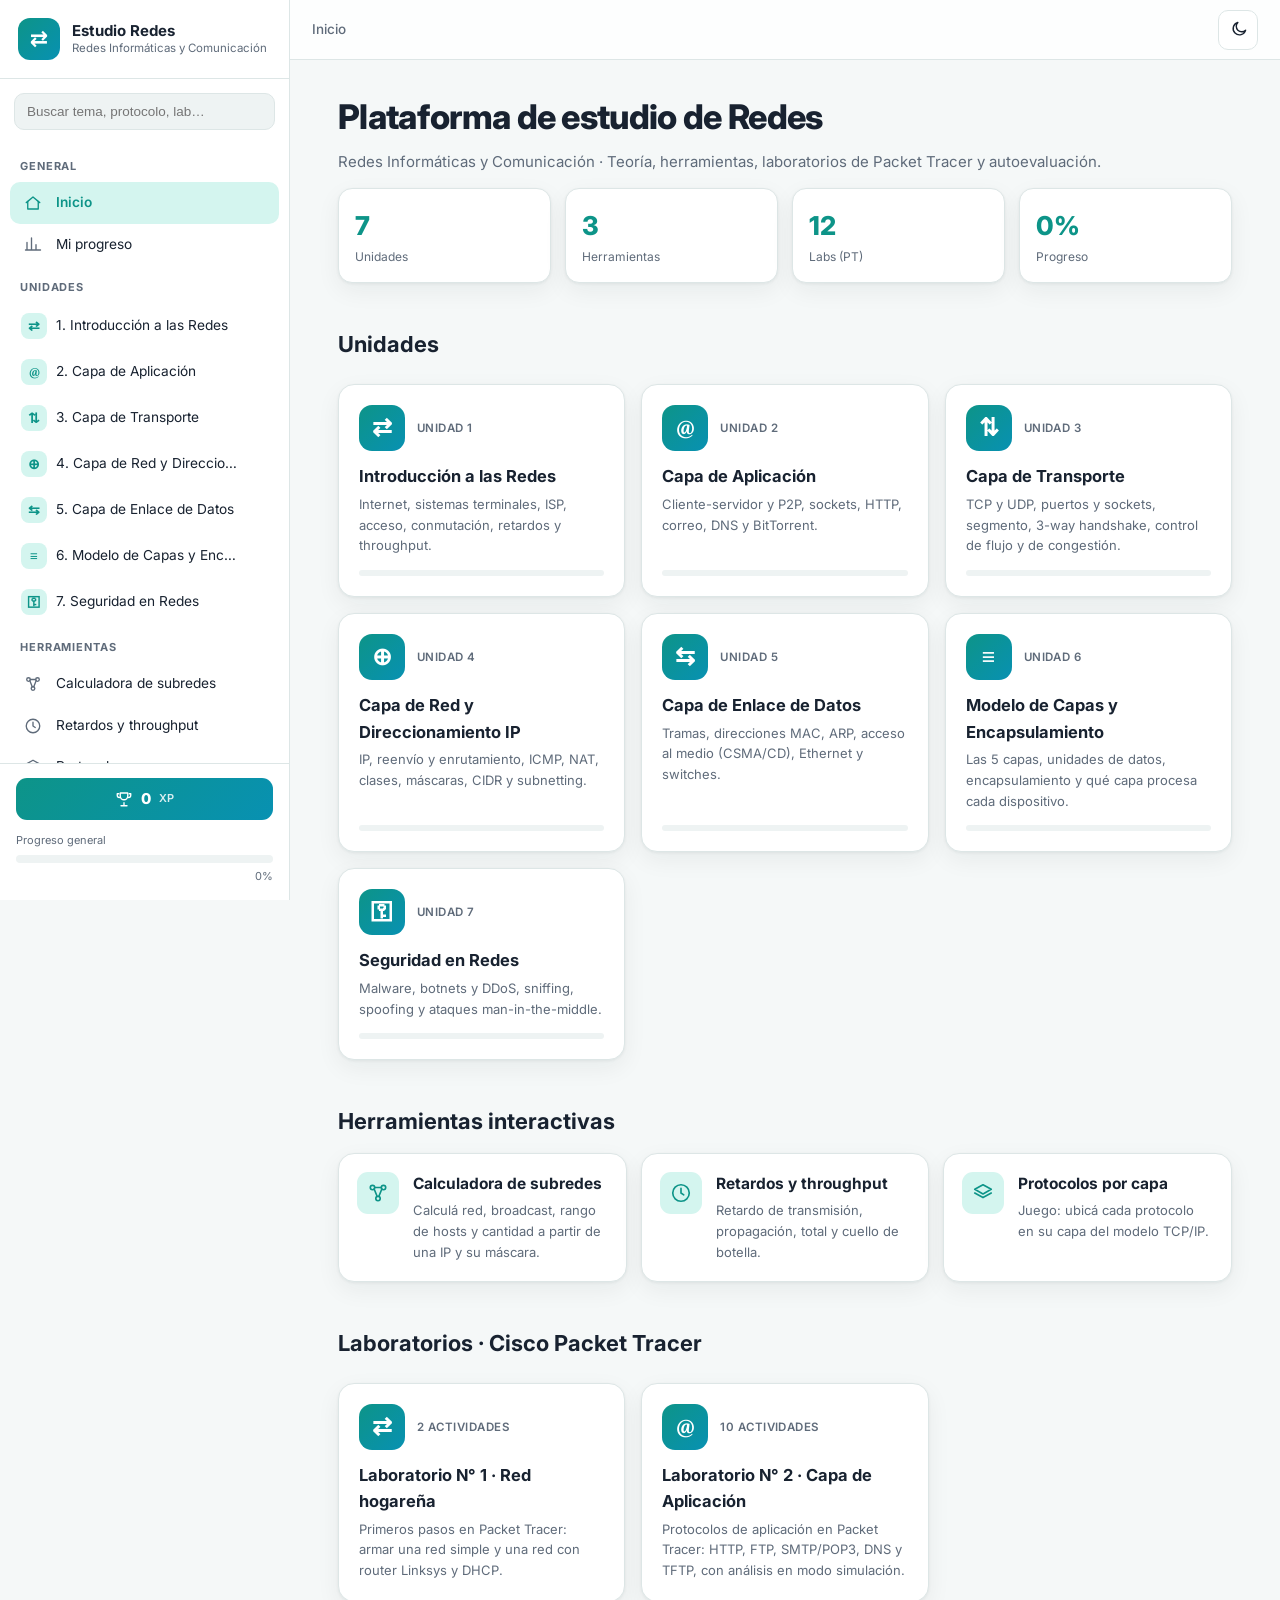
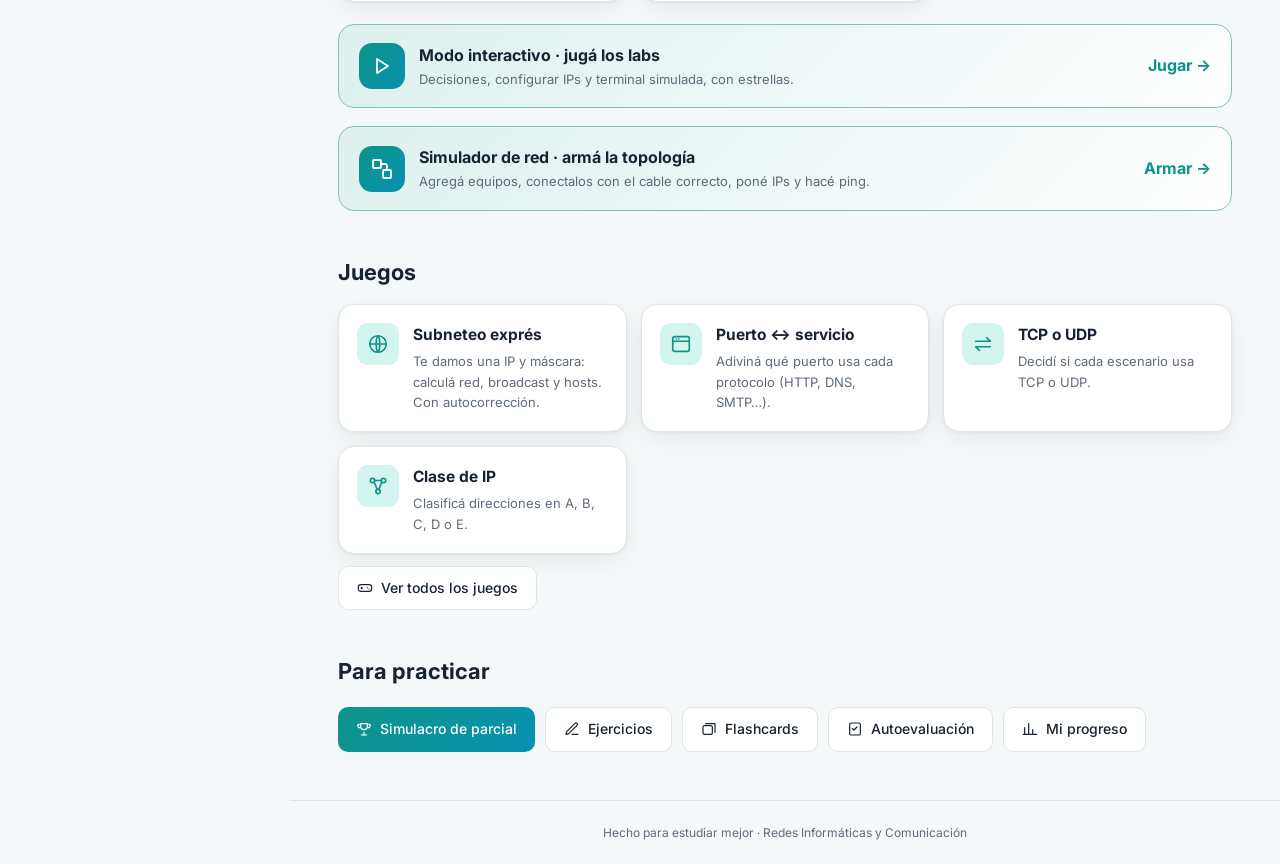
==== commit c1e94746: "Agrega unidad Capa de Enlace, sección de Juegos y simulacro de parcial - Nueva unidad de teoría "Cap" ====
--- a/index.html
+++ b/index.html
@@ -75,6 +75,7 @@
   <script src="js/lab-sim.js"></script>
   <script src="js/net-sim.js"></script>
   <script src="js/tools.js"></script>
+  <script src="js/games.js"></script>
   <script src="js/app.js"></script>
 </body>
 </html>
--- a/css/styles.css
+++ b/css/styles.css
@@ -330,46 +330,63 @@
 .exercise__sol[hidden] { display: none; }
 
 /* Actividades de laboratorio (Packet Tracer) */
+.lab-progress { display: flex; align-items: center; gap: 12px; margin: 4px 0 18px; }
+.lab-progress .progress-bar { flex: 1; }
+.lab-progress__txt { font-size: 12.5px; color: var(--muted); font-weight: 700; white-space: nowrap; }
+.lab-progress .btn { padding: 6px 12px; font-size: 12.5px; white-space: nowrap; }
+
+.unit-card__foot { display: flex; justify-content: space-between; align-items: center; margin-top: 8px; font-size: 12px; color: var(--muted); }
+.unit-card__foot .stars { color: var(--warn); letter-spacing: 1px; }
+
+.lab-acts { display: flex; flex-direction: column; gap: 12px; }
 .lab-act {
   background: var(--surface); border: 1px solid var(--border);
-  border-radius: var(--radius); box-shadow: var(--shadow);
-  margin: 16px 0; overflow: hidden;
-}
+  border-radius: 14px; box-shadow: var(--shadow); overflow: hidden;
+  transition: border-color .18s, box-shadow .18s;
+}
+.lab-act.open { border-color: color-mix(in srgb, var(--accent) 45%, var(--border)); box-shadow: 0 8px 26px rgba(15,60,60,.10); }
 .lab-act__head {
-  display: flex; align-items: center; gap: 12px;
+  display: flex; align-items: center; gap: 13px;
   width: 100%; text-align: left; border: none; background: none; color: var(--text);
-  padding: 16px 18px; font-size: 15.5px; font-weight: 700;
+  padding: 15px 18px; font-size: 15px; font-weight: 700;
 }
 .lab-act__head:hover { background: var(--surface-2); }
+.lab-act__title { flex: 1; line-height: 1.35; }
 .lab-act__n {
   display: grid; place-items: center; flex-shrink: 0;
   width: 30px; height: 30px; border-radius: 9px;
-  background: linear-gradient(135deg, var(--accent), var(--accent-2)); color: #fff; font-size: 14px;
-}
-.lab-act__chev { margin-left: auto; color: var(--muted); transition: transform .2s; }
+  background: linear-gradient(135deg, var(--accent), var(--accent-2)); color: #fff; font-size: 13.5px; font-weight: 700;
+}
+.lab-act__n .ic { width: 17px; height: 17px; }
+.lab-act.done .lab-act__n { background: var(--ok); }
+.lab-act.done .lab-act__head { color: var(--muted); }
+.lab-act__chev { margin-left: auto; color: var(--muted); transition: transform .25s; }
 .lab-act.open .lab-act__chev { transform: rotate(90deg); }
-.lab-act__body { padding: 0 18px 18px; font-size: 14.3px; }
+.lab-act__body { padding: 4px 18px 18px; font-size: 14.2px; }
 .lab-act__body[hidden] { display: none; }
-.lab-goal {
-  background: var(--accent-soft); border-radius: 10px; padding: 11px 14px; margin: 6px 0 14px;
-  font-size: 13.6px;
-}
-.lab-goal strong { color: var(--accent); }
-.lab-topo {
-  border: 1px dashed var(--border); border-radius: 10px; padding: 11px 14px; margin: 0 0 14px;
-  background: var(--surface-2); font-size: 13.6px;
-}
-.lab-topo strong { display: block; font-size: 11px; text-transform: uppercase; letter-spacing: .05em; color: var(--muted); margin-bottom: 3px; }
-ol.lab-steps { counter-reset: step; list-style: none; padding-left: 0; margin: 6px 0 0; }
+
+.lab-block { border-radius: 12px; padding: 12px 15px; margin: 0 0 14px; font-size: 13.8px; }
+.lab-block__h {
+  display: flex; align-items: center; gap: 7px; font-size: 11.5px; font-weight: 800;
+  text-transform: uppercase; letter-spacing: .05em; color: var(--accent); margin-bottom: 7px;
+}
+.lab-block__h .ic { width: 15px; height: 15px; }
+.lab-block--goal { background: var(--accent-soft); }
+.lab-block--goal ul { margin: 0; padding-left: 18px; }
+.lab-block--goal li { margin-bottom: 4px; }
+.lab-block--topo { background: var(--surface-2); border: 1px dashed var(--border); }
+.lab-block__h--steps { color: var(--muted); margin: 4px 0 8px; }
+
+ol.lab-steps { counter-reset: step; list-style: none; padding-left: 0; margin: 0; }
 ol.lab-steps > li {
-  position: relative; padding: 7px 0 7px 36px; border-bottom: 1px dashed var(--border); line-height: 1.55;
+  position: relative; padding: 8px 0 8px 38px; border-bottom: 1px dashed var(--border); line-height: 1.6;
 }
 ol.lab-steps > li:last-child { border-bottom: none; }
 ol.lab-steps > li::before {
   counter-increment: step; content: counter(step);
   position: absolute; left: 0; top: 7px;
-  width: 24px; height: 24px; border-radius: 7px;
-  background: var(--surface-2); border: 1px solid var(--border);
+  width: 25px; height: 25px; border-radius: 8px;
+  background: var(--accent-soft); border: 1px solid color-mix(in srgb, var(--accent) 30%, transparent);
   color: var(--accent); font-weight: 700; font-size: 12px;
   display: grid; place-items: center;
 }
@@ -380,10 +397,14 @@
   white-space: nowrap;
 }
 .lab-note {
+  display: flex; gap: 9px; align-items: flex-start;
   margin-top: 14px; padding: 11px 14px; border-radius: 10px;
   background: var(--warn-soft); border: 1px solid color-mix(in srgb, var(--warn) 35%, transparent);
   font-size: 13.4px;
 }
+.lab-note .ic { width: 17px; height: 17px; color: var(--warn); flex-shrink: 0; margin-top: 1px; }
+.btn--done { background: var(--ok-soft); color: var(--ok); border-color: color-mix(in srgb, var(--ok) 45%, transparent); }
+.btn--done:hover { background: var(--ok-soft); filter: brightness(.98); }
 
 /* Botones */
 .btn {
@@ -733,3 +754,69 @@
 /* Animaciones suaves al entrar */
 .fade-in { animation: fade .35s ease; }
 @keyframes fade { from { opacity: 0; transform: translateY(8px); } to { opacity: 1; transform: none; } }
+
+/* ===================== JUEGOS ===================== */
+.game-mc__score { text-align: center; font-size: 13px; color: var(--muted); margin-bottom: 14px; }
+.game-mc__q { font-size: 18px; font-weight: 700; text-align: center; margin-bottom: 16px; line-height: 1.4; }
+.game-ip {
+  display: inline-block; margin-top: 8px; padding: 6px 14px; border-radius: 10px;
+  background: var(--accent-soft); color: var(--accent); font-weight: 800;
+  font-family: ui-monospace, "SF Mono", Menlo, Consolas, monospace; font-size: 17px;
+}
+.stars-mini { color: var(--warn); letter-spacing: 1px; font-size: 12px; }
+.game-end__stars { display: block; color: var(--warn); font-size: 34px; letter-spacing: 4px; margin-bottom: 8px; }
+.game-end .quiz-score-ring { margin: 0 auto 6px; }
+
+/* Memotest */
+.memo-grid { display: grid; grid-template-columns: repeat(3, 1fr); gap: 10px; margin: 6px 0 14px; }
+.memo-card {
+  min-height: 78px; padding: 8px; border: 1px solid var(--border); border-radius: 12px;
+  background: var(--accent); color: transparent; cursor: pointer; font-size: 13px; font-weight: 600;
+  display: grid; place-items: center; text-align: center; transition: background .2s, color .2s, transform .15s;
+}
+.memo-card > span { background: linear-gradient(135deg, var(--accent), var(--accent-2)); width: 100%; height: 100%; border-radius: 8px; display: grid; place-items: center; }
+.memo-card.flip { background: var(--surface); color: var(--text); }
+.memo-card.flip > span { background: none; }
+.memo-card.done { background: var(--ok-soft); color: var(--ok); border-color: var(--ok); cursor: default; }
+.memo-card.done > span { background: none; }
+@media (max-width: 600px) { .memo-grid { grid-template-columns: repeat(2, 1fr); } }
+
+/* Ordená la secuencia */
+.seq-target { display: flex; flex-direction: column; gap: 8px; min-height: 12px; margin-bottom: 14px; }
+.seq-step {
+  display: flex; align-items: center; gap: 10px; padding: 11px 14px; border-radius: 10px;
+  background: var(--ok-soft); border: 1px solid var(--ok); color: var(--text); font-weight: 600; font-size: 14px;
+}
+.seq-step__n { display: grid; place-items: center; width: 22px; height: 22px; border-radius: 99px; background: var(--ok); color: #fff; font-size: 12px; flex-shrink: 0; }
+.seq-pool { display: flex; flex-direction: column; gap: 10px; }
+.seq-chip {
+  padding: 12px 14px; border: 1px solid var(--border); border-radius: 10px; background: var(--surface);
+  color: var(--text); font-size: 14px; font-weight: 600; cursor: pointer; text-align: left; transition: border-color .15s;
+}
+.seq-chip:hover:not(:disabled) { border-color: var(--accent); }
+.seq-chip:disabled { opacity: .35; cursor: default; }
+.seq-chip.shake { animation: shake .4s; border-color: var(--bad); }
+@keyframes shake { 0%,100% { transform: translateX(0); } 25% { transform: translateX(-6px); } 75% { transform: translateX(6px); } }
+
+/* Subneteo exprés */
+.sn-ok { color: var(--ok); font-weight: 800; }
+.sn-no { color: var(--bad); font-weight: 700; }
+
+/* ===================== SIMULACRO DE PARCIAL ===================== */
+.exam-bar {
+  display: flex; align-items: center; justify-content: space-between; gap: 16px; flex-wrap: wrap;
+  margin-bottom: 18px;
+}
+.exam-timer {
+  font-family: ui-monospace, "SF Mono", Menlo, Consolas, monospace; font-size: 24px; font-weight: 800;
+  color: var(--accent); padding: 8px 16px; border-radius: 12px; background: var(--accent-soft);
+  position: sticky; top: 70px; min-width: 84px; text-align: center;
+}
+.exam-timer.danger { color: var(--bad); background: var(--bad-soft); animation: pulse 1s infinite; }
+@keyframes pulse { 50% { opacity: .55; } }
+.exam-q { margin-bottom: 14px; }
+.exam-q__head { display: flex; align-items: center; gap: 10px; font-size: 12.5px; margin-bottom: 10px; }
+.exam-q__n { display: grid; place-items: center; width: 24px; height: 24px; border-radius: 99px; background: var(--accent); color: #fff; font-weight: 700; font-size: 12px; flex-shrink: 0; }
+.exam-q .quiz-opt.sel { border-color: var(--accent); background: var(--accent-soft); font-weight: 600; }
+.exam-q--ok { border-color: color-mix(in srgb, var(--ok) 40%, var(--border)); }
+.exam-q--no { border-color: color-mix(in srgb, var(--bad) 40%, var(--border)); }
